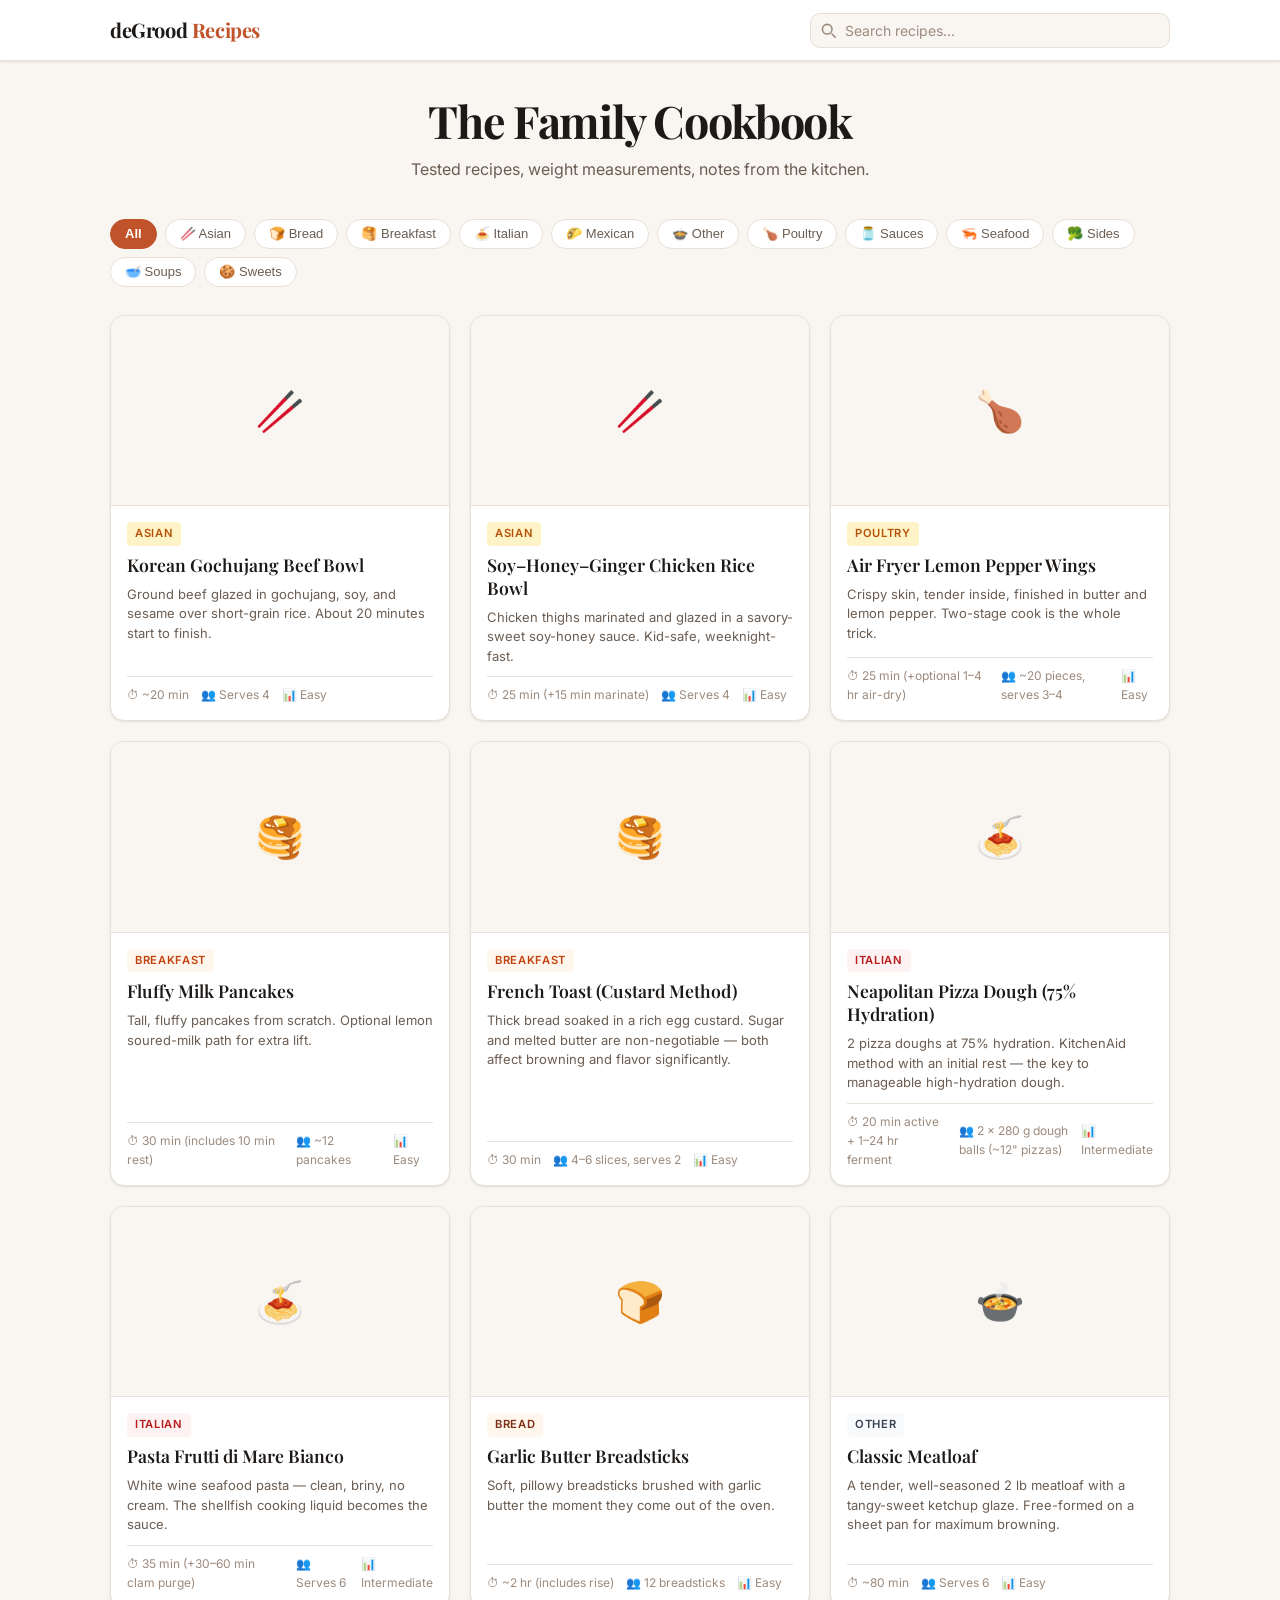
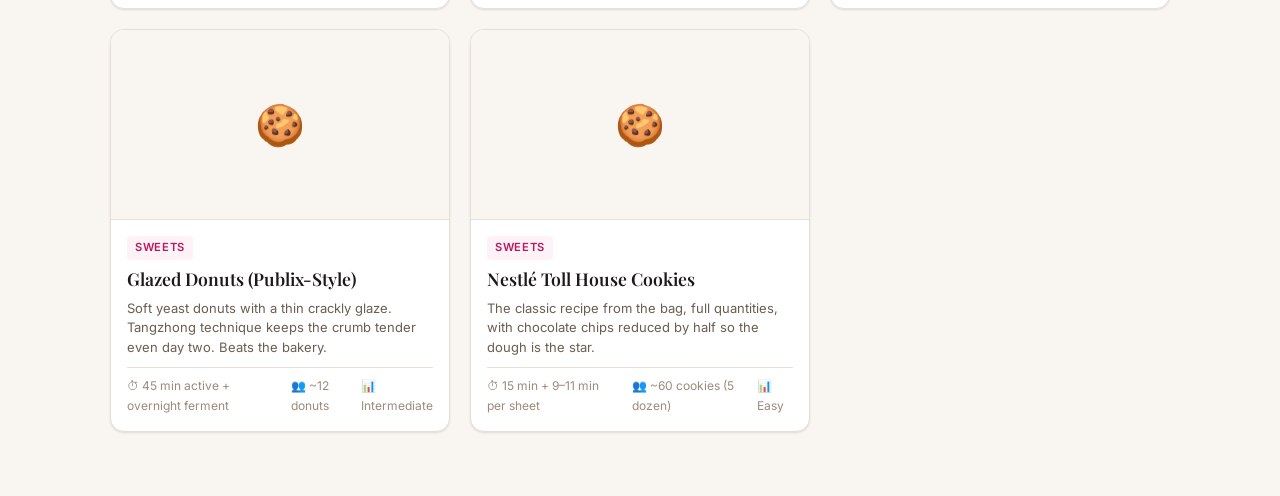
==== index.html @ 92d0e638 "Initial commit: deGrood Recipes site" ====
<!DOCTYPE html>
<html lang="en">
<head>
  <meta charset="UTF-8">
  <meta name="viewport" content="width=device-width, initial-scale=1.0">
  <title>deGrood Recipes</title>
  <link rel="preconnect" href="https://fonts.googleapis.com">
  <link href="https://fonts.googleapis.com/css2?family=Inter:wght@400;500;600;700&family=Playfair+Display:wght@600;700&display=swap" rel="stylesheet">
  <link rel="stylesheet" href="style.css">
</head>
<body>

<header class="site-header">
  <div class="header-inner">
    <a class="site-logo" href="index.html">deGrood <span>Recipes</span></a>
    <div class="search-wrap">
      <svg class="search-icon" viewBox="0 0 20 20" fill="none" stroke="currentColor" stroke-width="2" stroke-linecap="round" stroke-linejoin="round" aria-hidden="true">
        <circle cx="9" cy="9" r="6"/><line x1="15" y1="15" x2="19" y2="19"/>
      </svg>
      <input class="search-input" id="searchInput" type="search" placeholder="Search recipes…" autocomplete="off">
    </div>
  </div>
</header>

<div class="page-wrap">
  <div class="hero">
    <h1>The Family Cookbook</h1>
    <p>Tested recipes, weight measurements, notes from the kitchen.</p>
  </div>

  <div class="filter-row" id="filterRow"></div>
  <div class="recipe-grid" id="recipeGrid"></div>
</div>

<script src="data/recipes.js"></script>
<script>
const EMOJI_MAP = {
  Asian:     '🥢',
  Bread:     '🍞',
  Breakfast: '🥞',
  Italian:   '🍝',
  Mexican:   '🌮',
  Seafood:   '🦐',
  Sweets:    '🍪',
  Sides:     '🥦',
  Poultry:   '🍗',
  Soups:     '🥣',
  Sauces:    '🫙',
  Other:     '🍲',
};

let activeCategory = 'All';
let searchQuery = '';

/* ─── Filters ── */
function buildFilters() {
  const categories = ['All', ...Object.keys(CATEGORIES).sort()];
  const row = document.getElementById('filterRow');
  row.innerHTML = categories.map(cat => `
    <button class="pill ${cat === 'All' ? 'all-pill' : ''} ${cat === activeCategory ? 'active' : ''}" data-cat="${cat}">
      ${cat === 'All' ? 'All' : (EMOJI_MAP[cat] || '') + ' ' + cat}
    </button>
  `).join('');
  row.querySelectorAll('.pill').forEach(btn => {
    btn.addEventListener('click', () => {
      activeCategory = btn.dataset.cat;
      buildFilters();
      renderGrid();
    });
  });
}

/* ─── Grid ── */
function renderGrid() {
  const q = searchQuery.toLowerCase().trim();
  const grid = document.getElementById('recipeGrid');

  const filtered = RECIPES.filter(r => {
    const matchesCat = activeCategory === 'All' || r.category === activeCategory;
    const matchesSearch = !q
      || r.title.toLowerCase().includes(q)
      || r.description.toLowerCase().includes(q)
      || r.category.toLowerCase().includes(q);
    return matchesCat && matchesSearch;
  });

  if (!filtered.length) {
    grid.innerHTML = `
      <div class="no-results">
        <p>No recipes found</p>
        <small>Try a different search or category</small>
      </div>`;
    return;
  }

  grid.innerHTML = filtered.map(r => {
    const cat = CATEGORIES[r.category] || { color: '#374151', bg: '#f9fafb' };
    const emoji = EMOJI_MAP[r.category] || '🍽';
    return `
    <a class="recipe-card" href="recipe.html?slug=${encodeURIComponent(r.slug)}">
      <div class="card-thumb">${emoji}</div>
      <div class="card-body">
        <span class="card-cat" style="color:${cat.color};background:${cat.bg}">${r.category}</span>
        <div class="card-title">${r.title}</div>
        <div class="card-desc">${r.description}</div>
        <div class="card-meta">
          ${r.time ? `<span>⏱ ${r.time}</span>` : ''}
          ${r.yield ? `<span>👥 ${r.yield}</span>` : ''}
          ${r.skill ? `<span>📊 ${r.skill}</span>` : ''}
        </div>
      </div>
    </a>`;
  }).join('');
}

/* ─── Search ── */
document.getElementById('searchInput').addEventListener('input', e => {
  searchQuery = e.target.value;
  renderGrid();
});

/* Pre-fill search from URL param (?q=...) — used by recipe page's search redirect */
const urlQ = new URLSearchParams(window.location.search).get('q') || '';
if (urlQ) {
  searchQuery = urlQ;
  document.getElementById('searchInput').value = urlQ;
}

buildFilters();
renderGrid();
</script>
</body>
</html>
---- style.css ----
/* ─── degrood-recipes ────────────────────────────────────────────────────── */
/* Warm, clean, food-editorial light theme. Mobile-first. */

:root {
  --bg:          #f9f6f2;
  --surface:     #ffffff;
  --border:      #e8e0d6;
  --border-dark: #d4c8ba;
  --text:        #1c1917;
  --text-muted:  #6b5d52;
  --text-light:  #9c8a7d;
  --accent:      #c0532a;
  --accent-dark: #a3401e;
  --accent-bg:   #fdf2ee;
  --checkpoint:  #14532d;
  --checkpoint-bg: #f0fdf4;
  --why-bg:      #eff6ff;
  --why-color:   #1e3a5f;
  --note-bg:     #fef9f0;
  --note-border: #f0d9a0;

  --radius-sm:  6px;
  --radius:     10px;
  --radius-lg:  14px;
  --shadow-sm:  0 1px 3px rgba(0,0,0,.07), 0 1px 2px rgba(0,0,0,.04);
  --shadow:     0 4px 12px rgba(0,0,0,.08), 0 1px 3px rgba(0,0,0,.04);
  --shadow-lg:  0 8px 24px rgba(0,0,0,.1), 0 2px 6px rgba(0,0,0,.05);

  --font-serif: 'Playfair Display', Georgia, 'Times New Roman', serif;
  --font-sans:  'Inter', system-ui, -apple-system, BlinkMacSystemFont, sans-serif;
  --font-mono:  'JetBrains Mono', 'Courier New', monospace;
}

/* ─── Reset ──────────────────────────────────────────────────────────────── */
*, *::before, *::after { box-sizing: border-box; margin: 0; padding: 0; }
html { scroll-behavior: smooth; -webkit-text-size-adjust: 100%; }
body {
  font-family: var(--font-sans);
  background: var(--bg);
  color: var(--text);
  line-height: 1.6;
  min-height: 100vh;
}
img { max-width: 100%; display: block; }
a { color: var(--accent); text-decoration: none; }
a:hover { text-decoration: underline; }

/* ─── Typography ─────────────────────────────────────────────────────────── */
h1, h2, h3, h4 { font-family: var(--font-serif); line-height: 1.25; color: var(--text); }

/* ─── Header / Nav ───────────────────────────────────────────────────────── */
.site-header {
  background: var(--surface);
  border-bottom: 1px solid var(--border);
  position: sticky;
  top: 0;
  z-index: 100;
  box-shadow: var(--shadow-sm);
}
.header-inner {
  max-width: 1100px;
  margin: 0 auto;
  padding: 0 20px;
  height: 60px;
  display: flex;
  align-items: center;
  justify-content: space-between;
  gap: 16px;
}
.site-logo {
  font-family: var(--font-serif);
  font-size: 1.25rem;
  font-weight: 700;
  color: var(--text);
  letter-spacing: -0.02em;
  white-space: nowrap;
  text-decoration: none;
}
.site-logo:hover { text-decoration: none; }
.site-logo span { color: var(--accent); }

/* ─── Search ─────────────────────────────────────────────────────────────── */
.search-wrap {
  flex: 1;
  max-width: 360px;
  position: relative;
}
.search-icon {
  position: absolute;
  left: 10px;
  top: 50%;
  transform: translateY(-50%);
  width: 16px;
  height: 16px;
  color: var(--text-light);
  pointer-events: none;
}
.search-input {
  width: 100%;
  padding: 8px 12px 8px 34px;
  font-family: var(--font-sans);
  font-size: 0.875rem;
  background: var(--bg);
  border: 1px solid var(--border);
  border-radius: var(--radius);
  color: var(--text);
  outline: none;
  transition: border-color .15s, box-shadow .15s;
}
.search-input:focus {
  border-color: var(--accent);
  box-shadow: 0 0 0 3px rgba(192,83,42,.12);
}
.search-input::placeholder { color: var(--text-light); }

/* ─── Main container ─────────────────────────────────────────────────────── */
.page-wrap {
  max-width: 1100px;
  margin: 0 auto;
  padding: 32px 20px 64px;
}

/* ─── Hero ───────────────────────────────────────────────────────────────── */
.hero {
  text-align: center;
  margin-bottom: 36px;
}
.hero h1 {
  font-size: clamp(1.8rem, 5vw, 2.8rem);
  margin-bottom: 8px;
  letter-spacing: -0.03em;
}
.hero p {
  font-size: 1rem;
  color: var(--text-muted);
}

/* ─── Category pills ─────────────────────────────────────────────────────── */
.filter-row {
  display: flex;
  flex-wrap: wrap;
  gap: 8px;
  margin-bottom: 28px;
}
.pill {
  padding: 5px 14px;
  border-radius: 999px;
  font-size: 0.8125rem;
  font-weight: 500;
  border: 1.5px solid transparent;
  cursor: pointer;
  transition: all .15s;
  background: var(--surface);
  border-color: var(--border);
  color: var(--text-muted);
  line-height: 1.4;
}
.pill:hover {
  border-color: var(--accent);
  color: var(--accent);
}
.pill.active {
  background: var(--accent);
  border-color: var(--accent);
  color: #fff;
}
.pill.all-pill { font-weight: 600; }

/* ─── Recipe grid ────────────────────────────────────────────────────────── */
.recipe-grid {
  display: grid;
  grid-template-columns: repeat(auto-fill, minmax(260px, 1fr));
  gap: 20px;
}

.recipe-card {
  background: var(--surface);
  border-radius: var(--radius-lg);
  border: 1px solid var(--border);
  box-shadow: var(--shadow-sm);
  overflow: hidden;
  display: flex;
  flex-direction: column;
  cursor: pointer;
  text-decoration: none;
  color: inherit;
  transition: transform .15s, box-shadow .15s;
}
.recipe-card:hover {
  transform: translateY(-2px);
  box-shadow: var(--shadow);
  text-decoration: none;
}

.card-thumb {
  width: 100%;
  aspect-ratio: 16/9;
  background: var(--bg);
  display: flex;
  align-items: center;
  justify-content: center;
  font-size: 2.5rem;
  border-bottom: 1px solid var(--border);
}

.card-body {
  padding: 16px;
  display: flex;
  flex-direction: column;
  flex: 1;
  gap: 8px;
}
.card-cat {
  display: inline-flex;
  align-items: center;
  font-size: 0.7rem;
  font-weight: 600;
  letter-spacing: .06em;
  text-transform: uppercase;
  padding: 3px 8px;
  border-radius: 4px;
  width: fit-content;
}
.card-title {
  font-family: var(--font-serif);
  font-size: 1.1rem;
  font-weight: 600;
  line-height: 1.3;
  color: var(--text);
}
.card-desc {
  font-size: 0.8125rem;
  color: var(--text-muted);
  line-height: 1.5;
  flex: 1;
}
.card-meta {
  display: flex;
  gap: 12px;
  font-size: 0.75rem;
  color: var(--text-light);
  margin-top: 2px;
  border-top: 1px solid var(--border);
  padding-top: 8px;
}
.card-meta span {
  display: flex;
  align-items: center;
  gap: 4px;
}

/* ─── Empty / no-result state ────────────────────────────────────────────── */
.no-results {
  grid-column: 1/-1;
  text-align: center;
  padding: 60px 20px;
  color: var(--text-muted);
}
.no-results p { font-size: 1.125rem; margin-bottom: 8px; }
.no-results small { color: var(--text-light); }

/* ─── RECIPE PAGE ────────────────────────────────────────────────────────── */
.recipe-page { max-width: 900px; margin: 0 auto; padding: 32px 20px 80px; }

.back-link {
  display: inline-flex;
  align-items: center;
  gap: 6px;
  font-size: 0.875rem;
  color: var(--text-muted);
  margin-bottom: 28px;
  text-decoration: none;
  transition: color .15s;
}
.back-link:hover { color: var(--accent); text-decoration: none; }
.back-link svg { width: 16px; height: 16px; }

.recipe-header { margin-bottom: 28px; }
.recipe-header .cat-badge {
  display: inline-flex;
  align-items: center;
  font-size: 0.7rem;
  font-weight: 600;
  letter-spacing: .08em;
  text-transform: uppercase;
  padding: 4px 10px;
  border-radius: 4px;
  margin-bottom: 12px;
}
.recipe-header h1 {
  font-size: clamp(1.6rem, 4vw, 2.4rem);
  letter-spacing: -0.03em;
  margin-bottom: 12px;
}
.recipe-header .description {
  font-size: 1rem;
  color: var(--text-muted);
  line-height: 1.7;
  max-width: 660px;
}
.recipe-meta-bar {
  display: flex;
  flex-wrap: wrap;
  gap: 20px;
  margin-top: 18px;
  padding: 16px 0;
  border-top: 1px solid var(--border);
  border-bottom: 1px solid var(--border);
}
.meta-item { display: flex; flex-direction: column; gap: 2px; }
.meta-label { font-size: 0.65rem; font-weight: 700; letter-spacing: .1em; text-transform: uppercase; color: var(--text-light); }
.meta-value { font-size: 0.9rem; font-weight: 600; color: var(--text); }

/* ─── Two-column layout on desktop ──────────────────────────────────────── */
@media (min-width: 700px) {
  .recipe-body {
    display: grid;
    grid-template-columns: 280px 1fr;
    gap: 40px;
    align-items: start;
  }
  .ingredients-col { position: sticky; top: 80px; }
}

/* ─── Ingredients ────────────────────────────────────────────────────────── */
.section-label {
  font-size: 0.65rem;
  font-weight: 700;
  letter-spacing: .12em;
  text-transform: uppercase;
  color: var(--text-light);
  margin-bottom: 14px;
}
.ingredients-table {
  width: 100%;
  border-collapse: collapse;
  font-size: 0.875rem;
  margin-bottom: 16px;
}
.ingredients-table tr { border-bottom: 1px solid var(--border); }
.ingredients-table tr:last-child { border-bottom: none; }
.ingredients-table td { padding: 8px 0; vertical-align: top; }
.ingredients-table td:first-child { color: var(--text-muted); width: 30%; padding-right: 8px; white-space: nowrap; font-size: 0.8rem; }
.ingredients-table td:last-child { font-weight: 500; }
.ingredient-section {
  font-size: 0.7rem;
  font-weight: 700;
  letter-spacing: .08em;
  text-transform: uppercase;
  color: var(--text-muted);
  background: var(--bg);
  padding: 6px 0 4px;
}
.ingredient-section td { padding-top: 10px !important; padding-bottom: 4px !important; }
.ingredient-note {
  font-size: 0.78rem;
  color: var(--text-muted);
  line-height: 1.5;
  background: var(--note-bg);
  border-left: 2px solid var(--note-border);
  padding: 8px 10px;
  border-radius: 0 var(--radius-sm) var(--radius-sm) 0;
  margin-top: 8px;
}

/* ─── Steps ──────────────────────────────────────────────────────────────── */
.steps-col { padding-top: 0; }
.steps-list { list-style: none; display: flex; flex-direction: column; gap: 0; }

.step-item {
  display: grid;
  grid-template-columns: 40px 1fr;
  gap: 0 16px;
  padding: 0 0 24px;
  position: relative;
}
.step-item:not(:last-child)::before {
  content: '';
  position: absolute;
  left: 19px;
  top: 40px;
  bottom: 0;
  width: 2px;
  background: var(--border);
}

.step-num {
  width: 40px;
  height: 40px;
  border-radius: 50%;
  background: var(--accent);
  color: #fff;
  font-size: 0.875rem;
  font-weight: 700;
  display: flex;
  align-items: center;
  justify-content: center;
  flex-shrink: 0;
  position: relative;
  z-index: 1;
}
.step-content { padding-top: 8px; }
.step-title {
  font-weight: 700;
  font-size: 0.9375rem;
  margin-bottom: 6px;
  color: var(--text);
}
.step-body { font-size: 0.9rem; color: var(--text); line-height: 1.65; }

.checkpoint {
  display: flex;
  gap: 8px;
  background: var(--checkpoint-bg);
  border: 1px solid #bbf7d0;
  border-radius: var(--radius-sm);
  padding: 8px 10px;
  margin-top: 10px;
  font-size: 0.8125rem;
  color: var(--checkpoint);
  line-height: 1.5;
}
.checkpoint::before { content: '✓'; font-weight: 700; flex-shrink: 0; }

.why-box {
  display: flex;
  gap: 8px;
  background: var(--why-bg);
  border: 1px solid #bfdbfe;
  border-radius: var(--radius-sm);
  padding: 8px 10px;
  margin-top: 8px;
  font-size: 0.8125rem;
  color: var(--why-color);
  line-height: 1.5;
}
.why-box::before { content: '↳'; font-weight: 700; flex-shrink: 0; }

/* ─── Notes section ──────────────────────────────────────────────────────── */
.notes-section {
  margin-top: 36px;
  padding: 20px;
  background: var(--note-bg);
  border: 1px solid var(--note-border);
  border-radius: var(--radius);
}
.notes-section h2 {
  font-size: 1rem;
  margin-bottom: 12px;
  font-family: var(--font-sans);
  font-weight: 700;
  letter-spacing: .04em;
  text-transform: uppercase;
  font-size: 0.7rem;
  color: var(--text-muted);
}
.notes-list { list-style: none; display: flex; flex-direction: column; gap: 8px; }
.notes-list li {
  font-size: 0.875rem;
  color: var(--text-muted);
  padding-left: 20px;
  position: relative;
  line-height: 1.55;
}
.notes-list li::before {
  content: '—';
  position: absolute;
  left: 0;
  color: var(--accent);
  font-weight: 700;
}

/* ─── Copy link button ───────────────────────────────────────────────────── */
.copy-link-btn {
  display: inline-flex;
  align-items: center;
  gap: 6px;
  padding: 6px 12px;
  font-family: var(--font-sans);
  font-size: 0.8125rem;
  font-weight: 500;
  color: var(--text-muted);
  background: var(--surface);
  border: 1.5px solid var(--border);
  border-radius: var(--radius);
  cursor: pointer;
  transition: all .15s;
  margin-top: 14px;
}
.copy-link-btn:hover { border-color: var(--accent); color: var(--accent); }
.copy-link-btn.copied {
  border-color: var(--checkpoint);
  color: var(--checkpoint);
  background: var(--checkpoint-bg);
}
.copy-link-btn svg { width: 14px; height: 14px; flex-shrink: 0; }

/* ─── Print ──────────────────────────────────────────────────────────────── */
@media print {
  .site-header, .back-link, .notes-section { display: none; }
  @media (min-width: 700px) {
    .recipe-body { display: grid; }
    .ingredients-col { position: static; }
  }
  .step-num { background: #333 !important; }
}

/* ─── Responsive ─────────────────────────────────────────────────────────── */
@media (max-width: 480px) {
  .header-inner { gap: 12px; }
  .site-logo { font-size: 1.05rem; }
  .search-wrap { max-width: none; }
  .recipe-grid { grid-template-columns: 1fr; }
  .recipe-meta-bar { gap: 14px; }
  .step-item { grid-template-columns: 34px 1fr; gap: 0 12px; }
  .step-num { width: 34px; height: 34px; font-size: 0.8rem; }
  .step-item:not(:last-child)::before { left: 16px; top: 34px; }
}
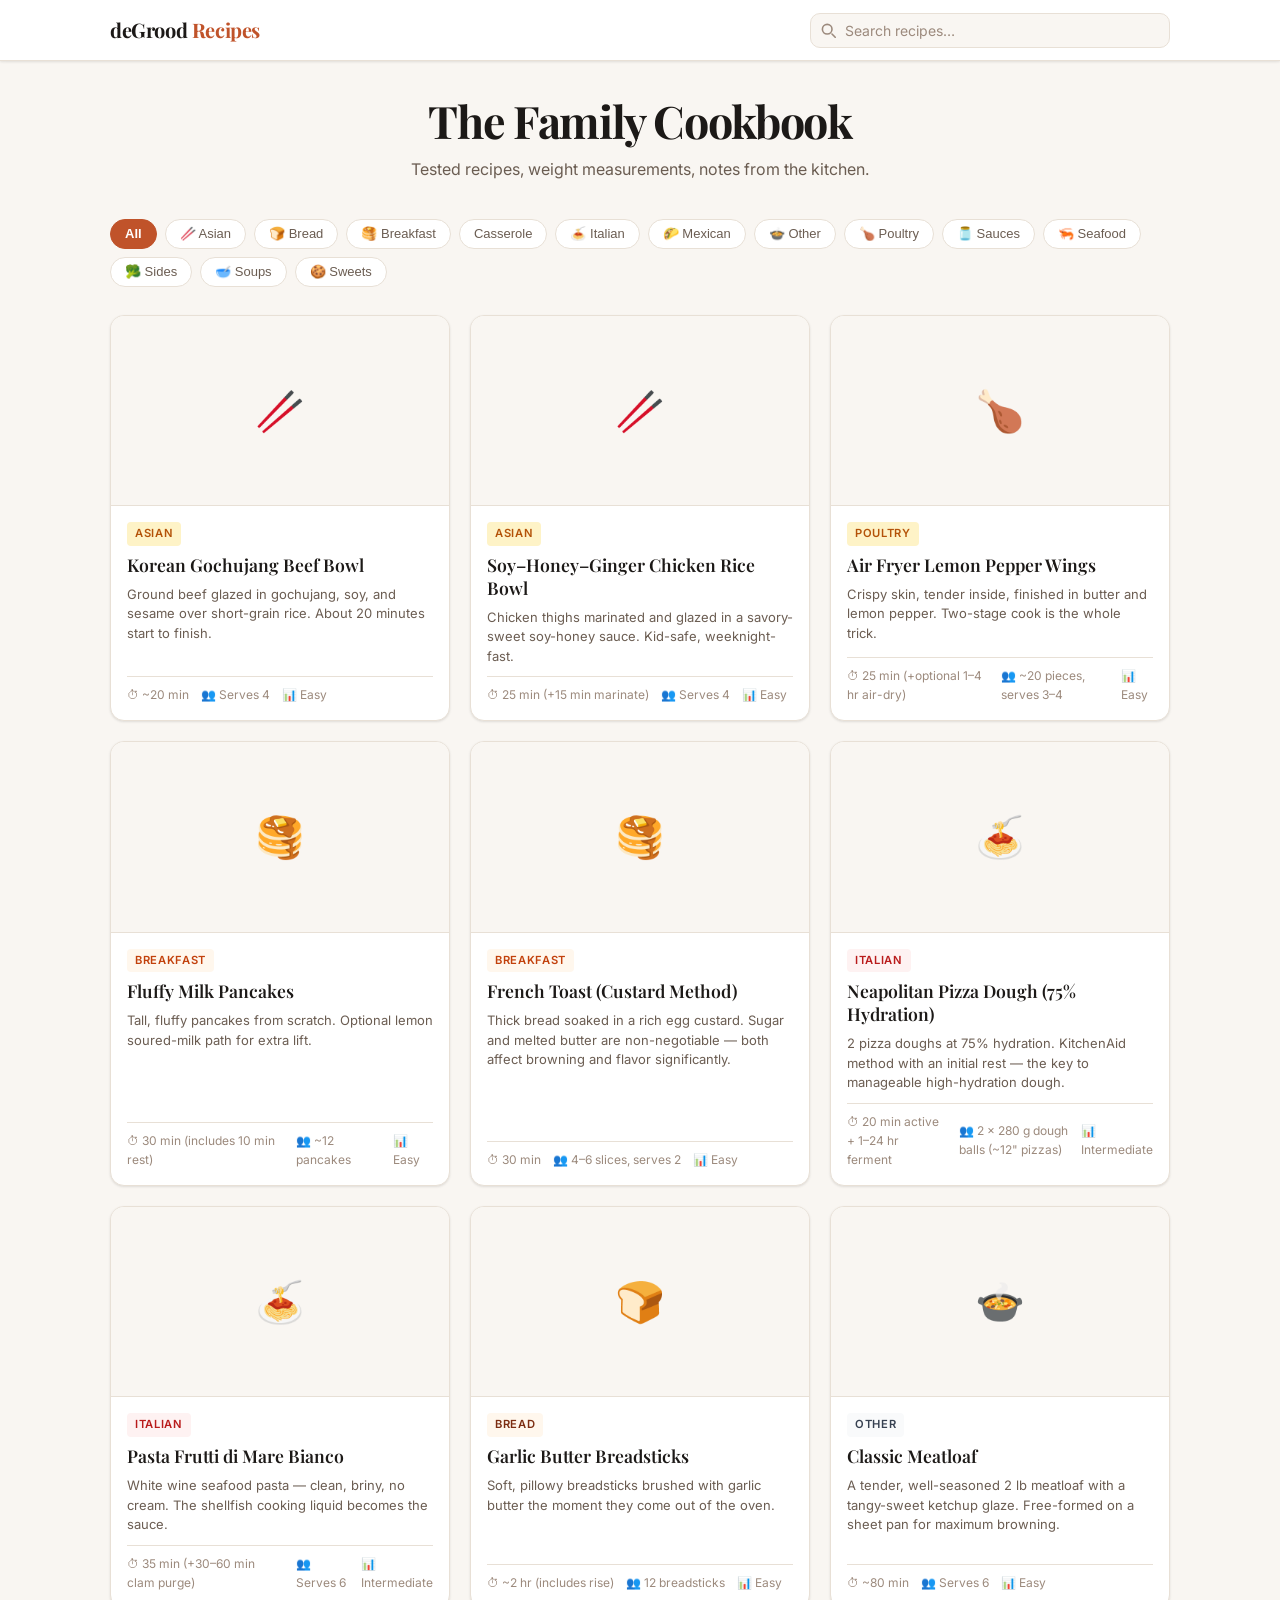
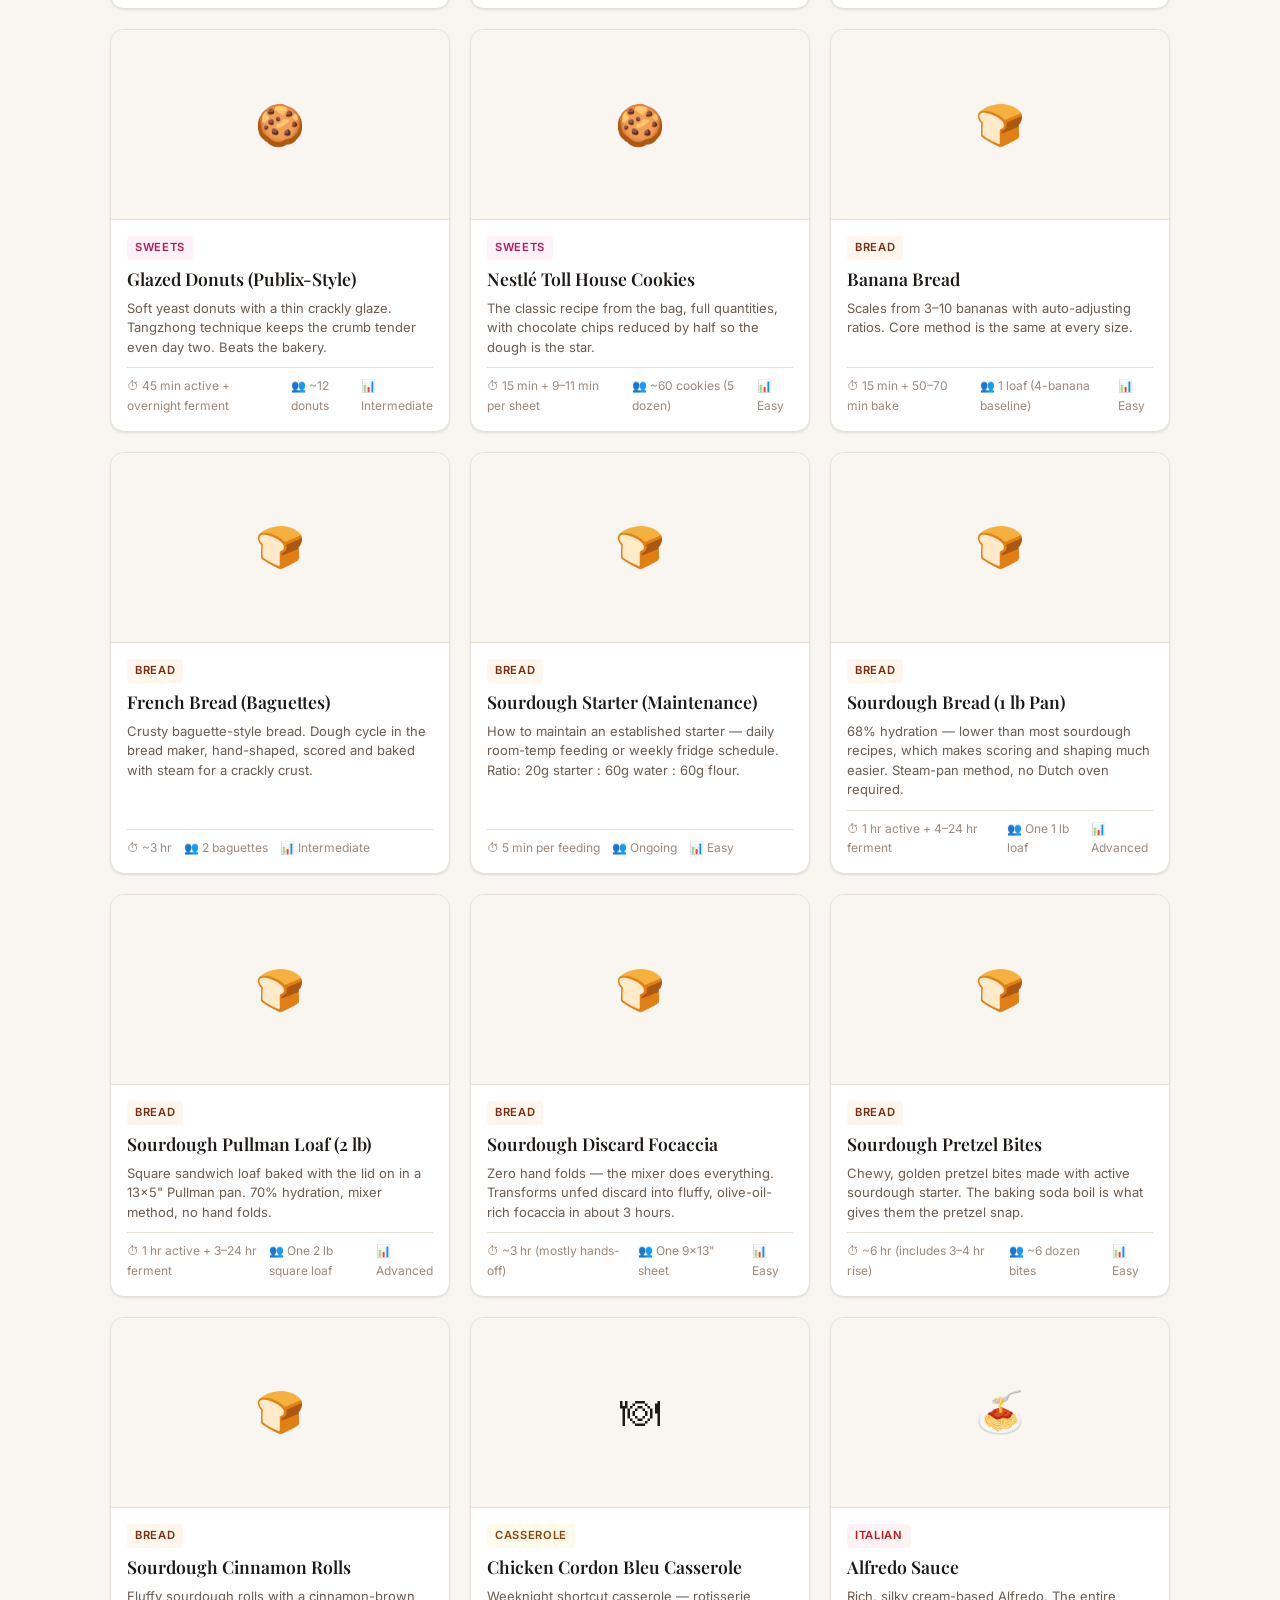
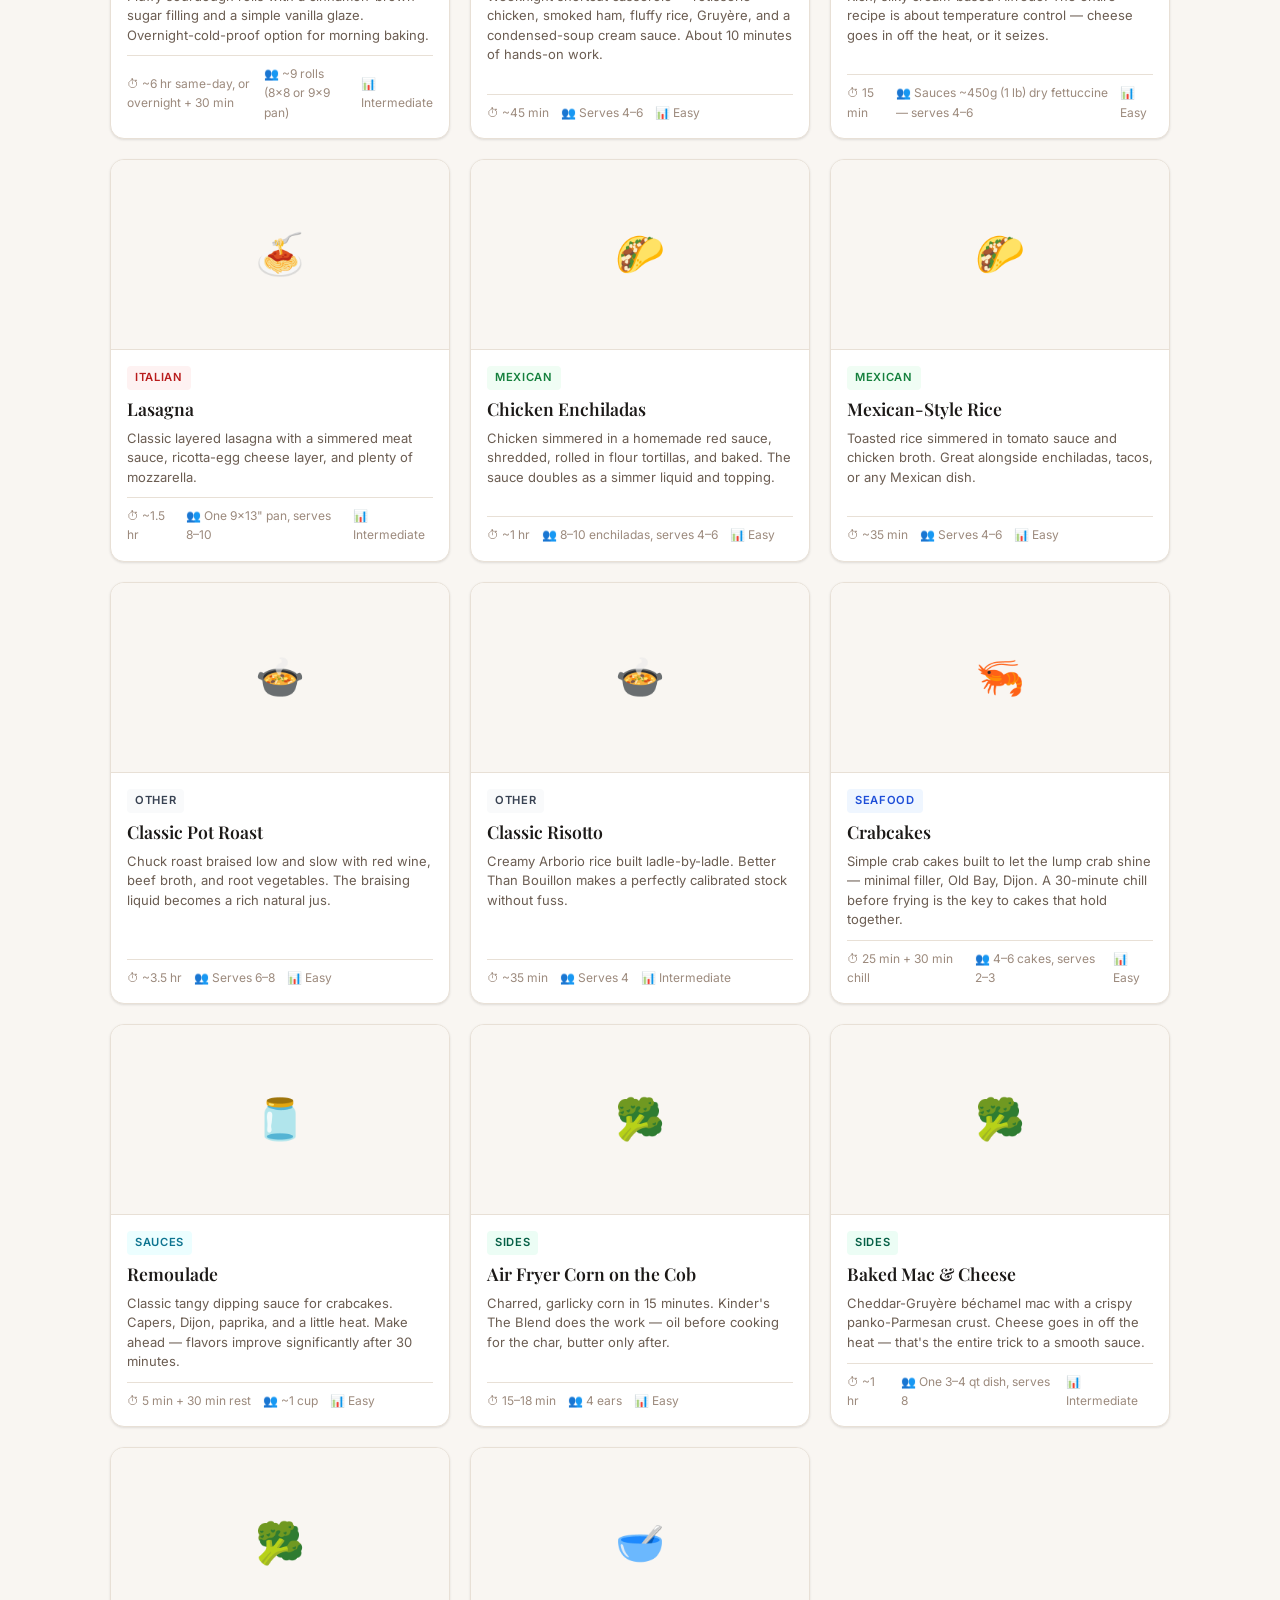
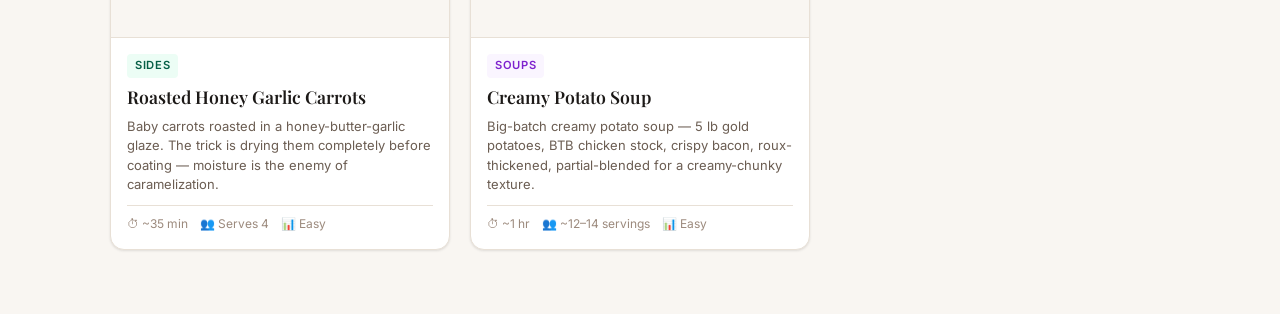
==== commit d4a76f9f: "Add all vault recipes; subcategory filtering for Bread and Italian" ====
--- a/index.html
+++ b/index.html
@@ -29,6 +29,7 @@
   </div>
 
   <div class="filter-row" id="filterRow"></div>
+  <div class="filter-row subcat-row" id="subcatRow" style="display:none;margin-top:-12px;padding-left:4px"></div>
   <div class="recipe-grid" id="recipeGrid"></div>
 </div>
 
@@ -50,6 +51,7 @@
 };
 
 let activeCategory = 'All';
+let activeSubcat   = 'All';
 let searchQuery = '';
 
 /* ─── Filters ── */
@@ -64,10 +66,34 @@
   row.querySelectorAll('.pill').forEach(btn => {
     btn.addEventListener('click', () => {
       activeCategory = btn.dataset.cat;
+      activeSubcat = 'All';
       buildFilters();
       renderGrid();
     });
   });
+
+  // Second-tier subcat row
+  const subcatRow = document.getElementById('subcatRow');
+  const catDef = CATEGORIES[activeCategory];
+  if (catDef && catDef.subcats && catDef.subcats.length) {
+    const subcats = ['All', ...catDef.subcats];
+    subcatRow.style.display = 'flex';
+    subcatRow.innerHTML = subcats.map(sc => `
+      <button class="pill subcat-pill ${sc === activeSubcat ? 'active' : ''}" data-subcat="${sc}" style="font-size:.75rem;padding:4px 11px">
+        ${sc === 'All' ? 'All ' + activeCategory : sc}
+      </button>
+    `).join('');
+    subcatRow.querySelectorAll('.pill').forEach(btn => {
+      btn.addEventListener('click', () => {
+        activeSubcat = btn.dataset.subcat;
+        buildFilters();
+        renderGrid();
+      });
+    });
+  } else {
+    subcatRow.style.display = 'none';
+    subcatRow.innerHTML = '';
+  }
 }
 
 /* ─── Grid ── */
@@ -76,12 +102,14 @@
   const grid = document.getElementById('recipeGrid');
 
   const filtered = RECIPES.filter(r => {
-    const matchesCat = activeCategory === 'All' || r.category === activeCategory;
+    const matchesCat    = activeCategory === 'All' || r.category === activeCategory;
+    const matchesSubcat = activeSubcat   === 'All' || r.subcat   === activeSubcat;
     const matchesSearch = !q
       || r.title.toLowerCase().includes(q)
       || r.description.toLowerCase().includes(q)
-      || r.category.toLowerCase().includes(q);
-    return matchesCat && matchesSearch;
+      || r.category.toLowerCase().includes(q)
+      || (r.subcat || '').toLowerCase().includes(q);
+    return matchesCat && matchesSubcat && matchesSearch;
   });
 
   if (!filtered.length) {
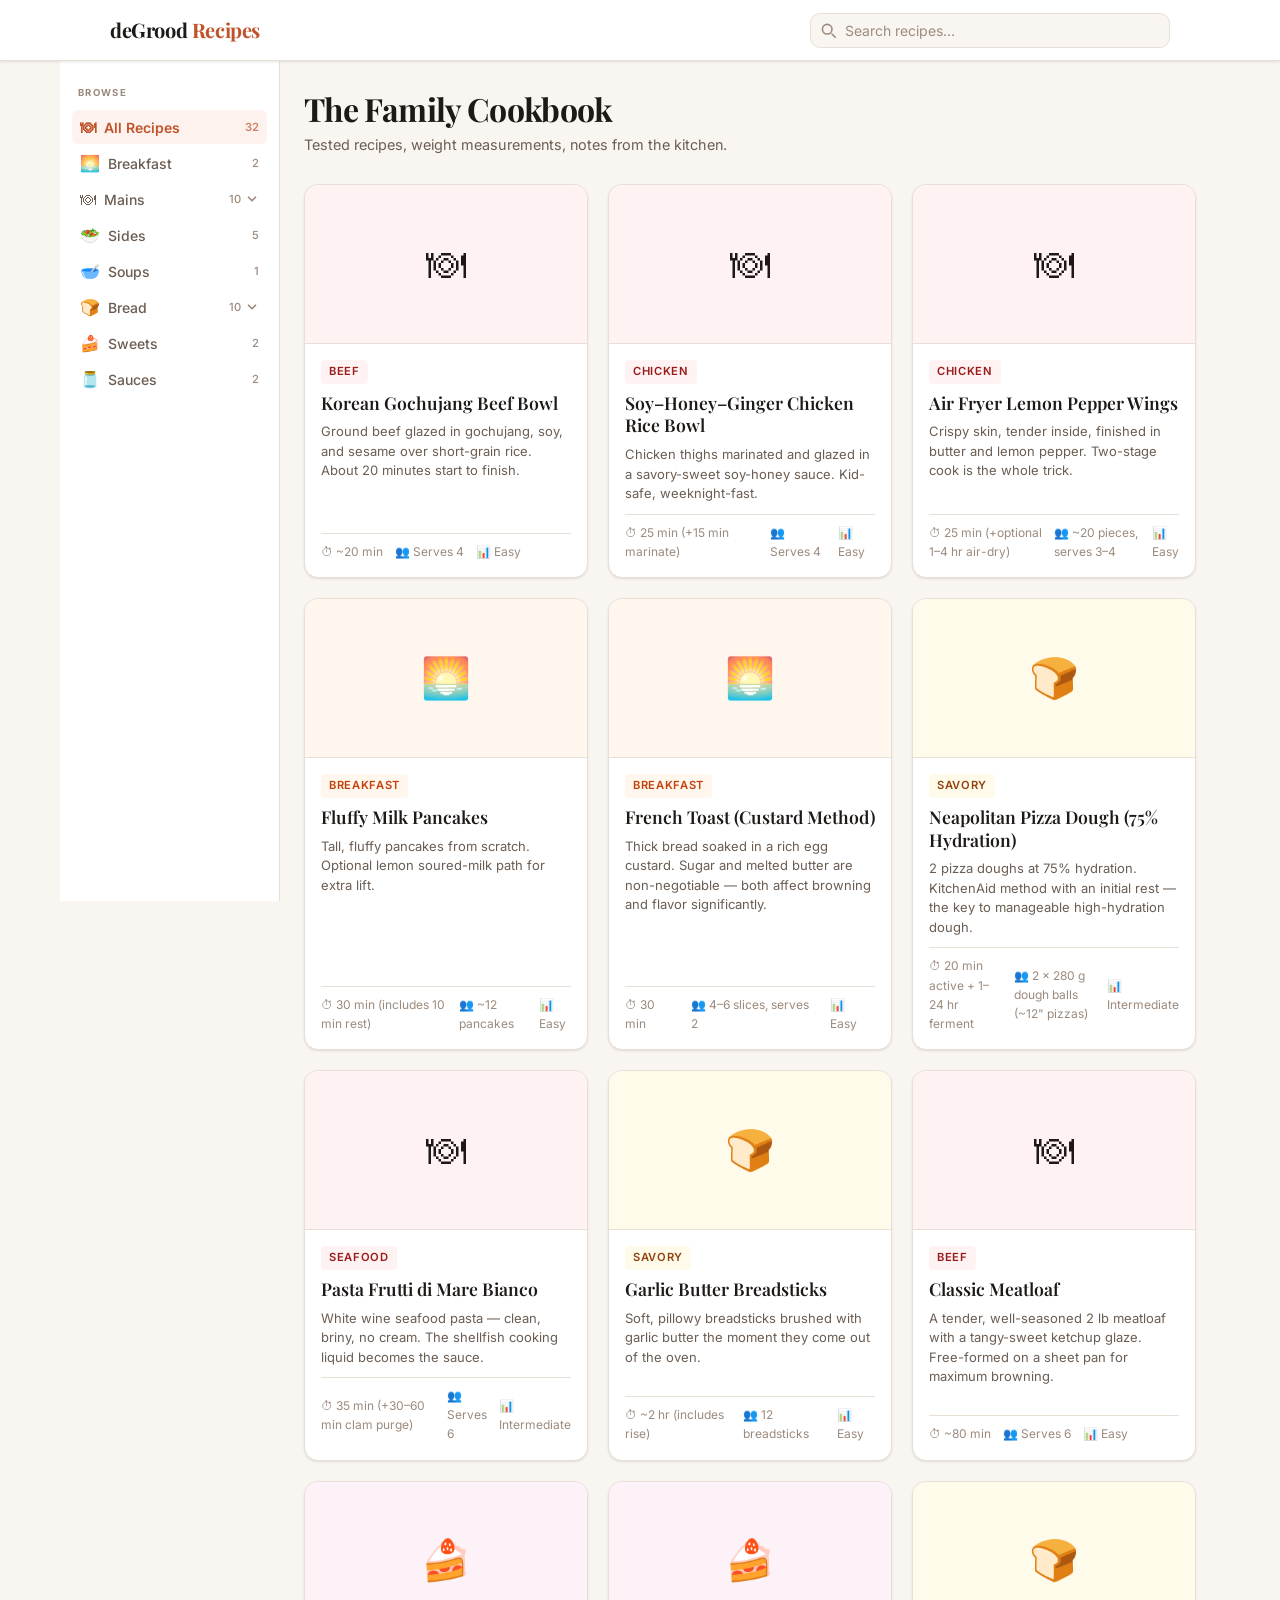
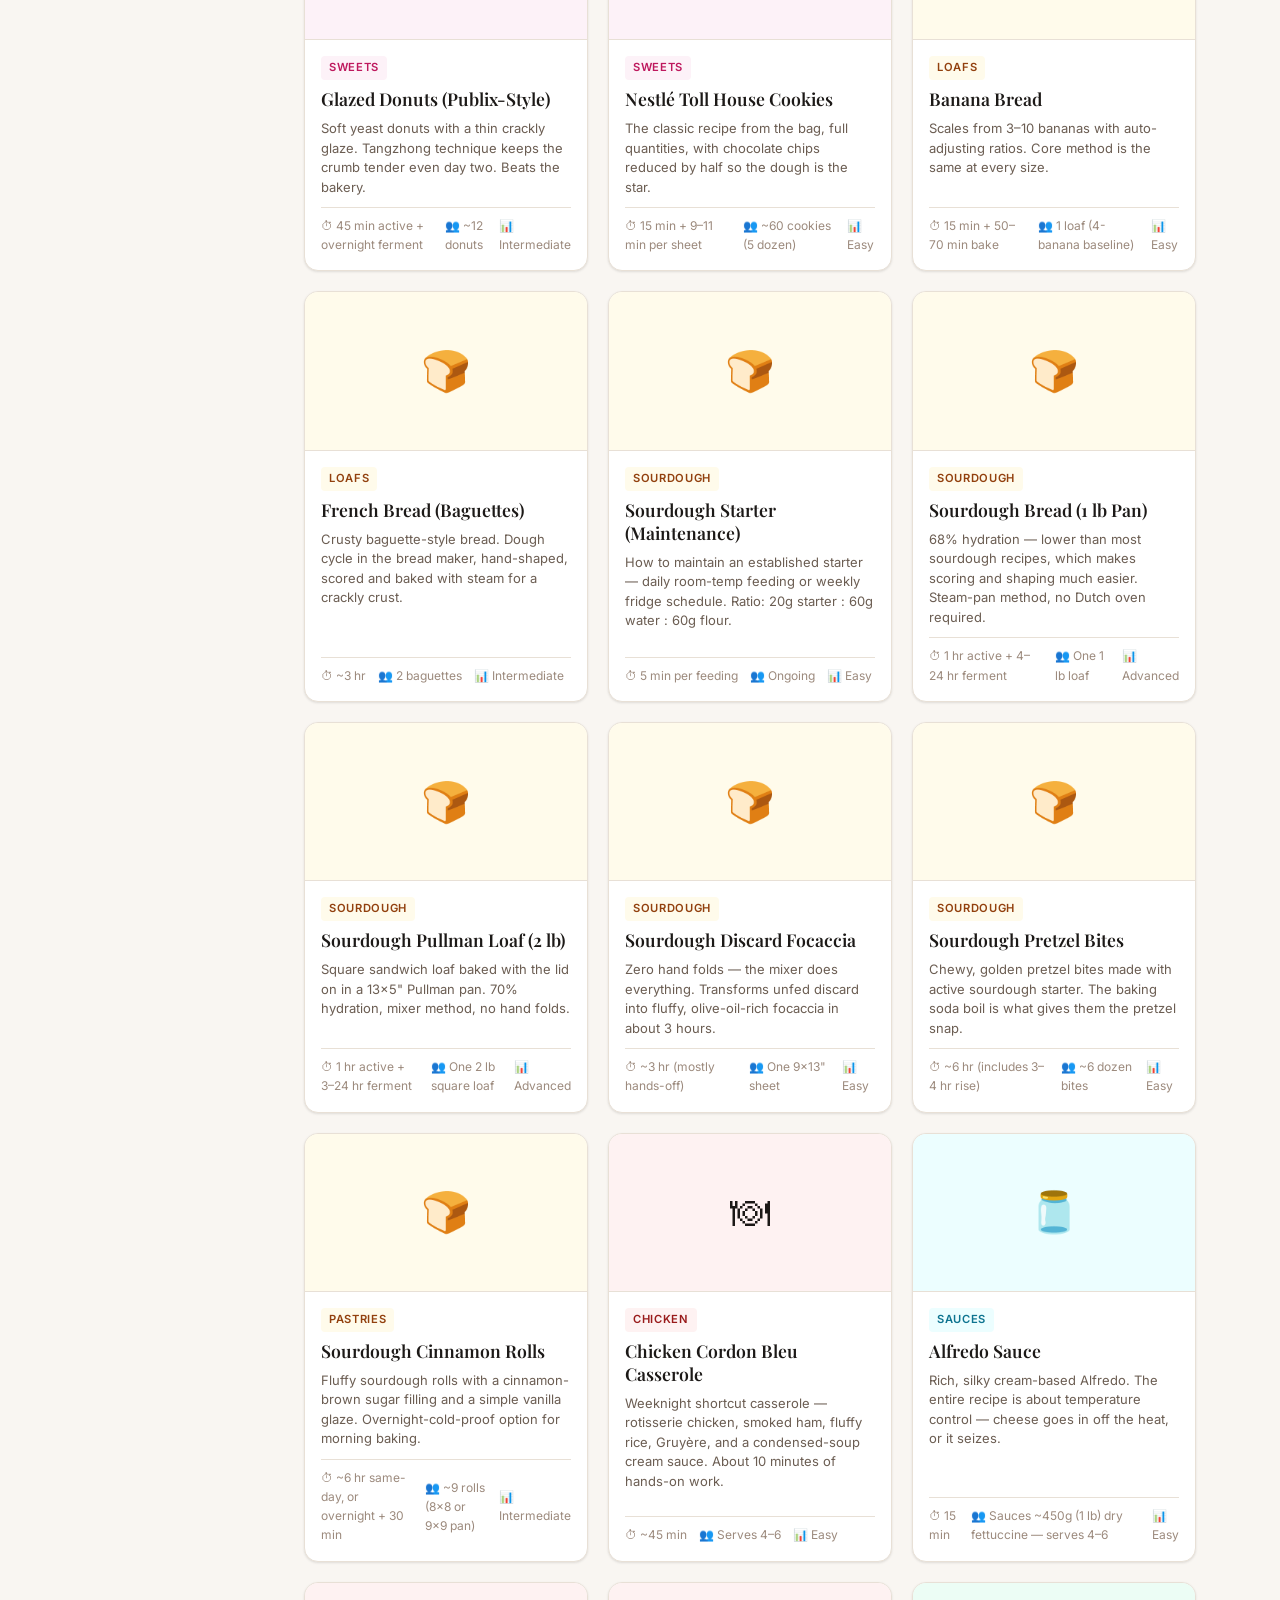
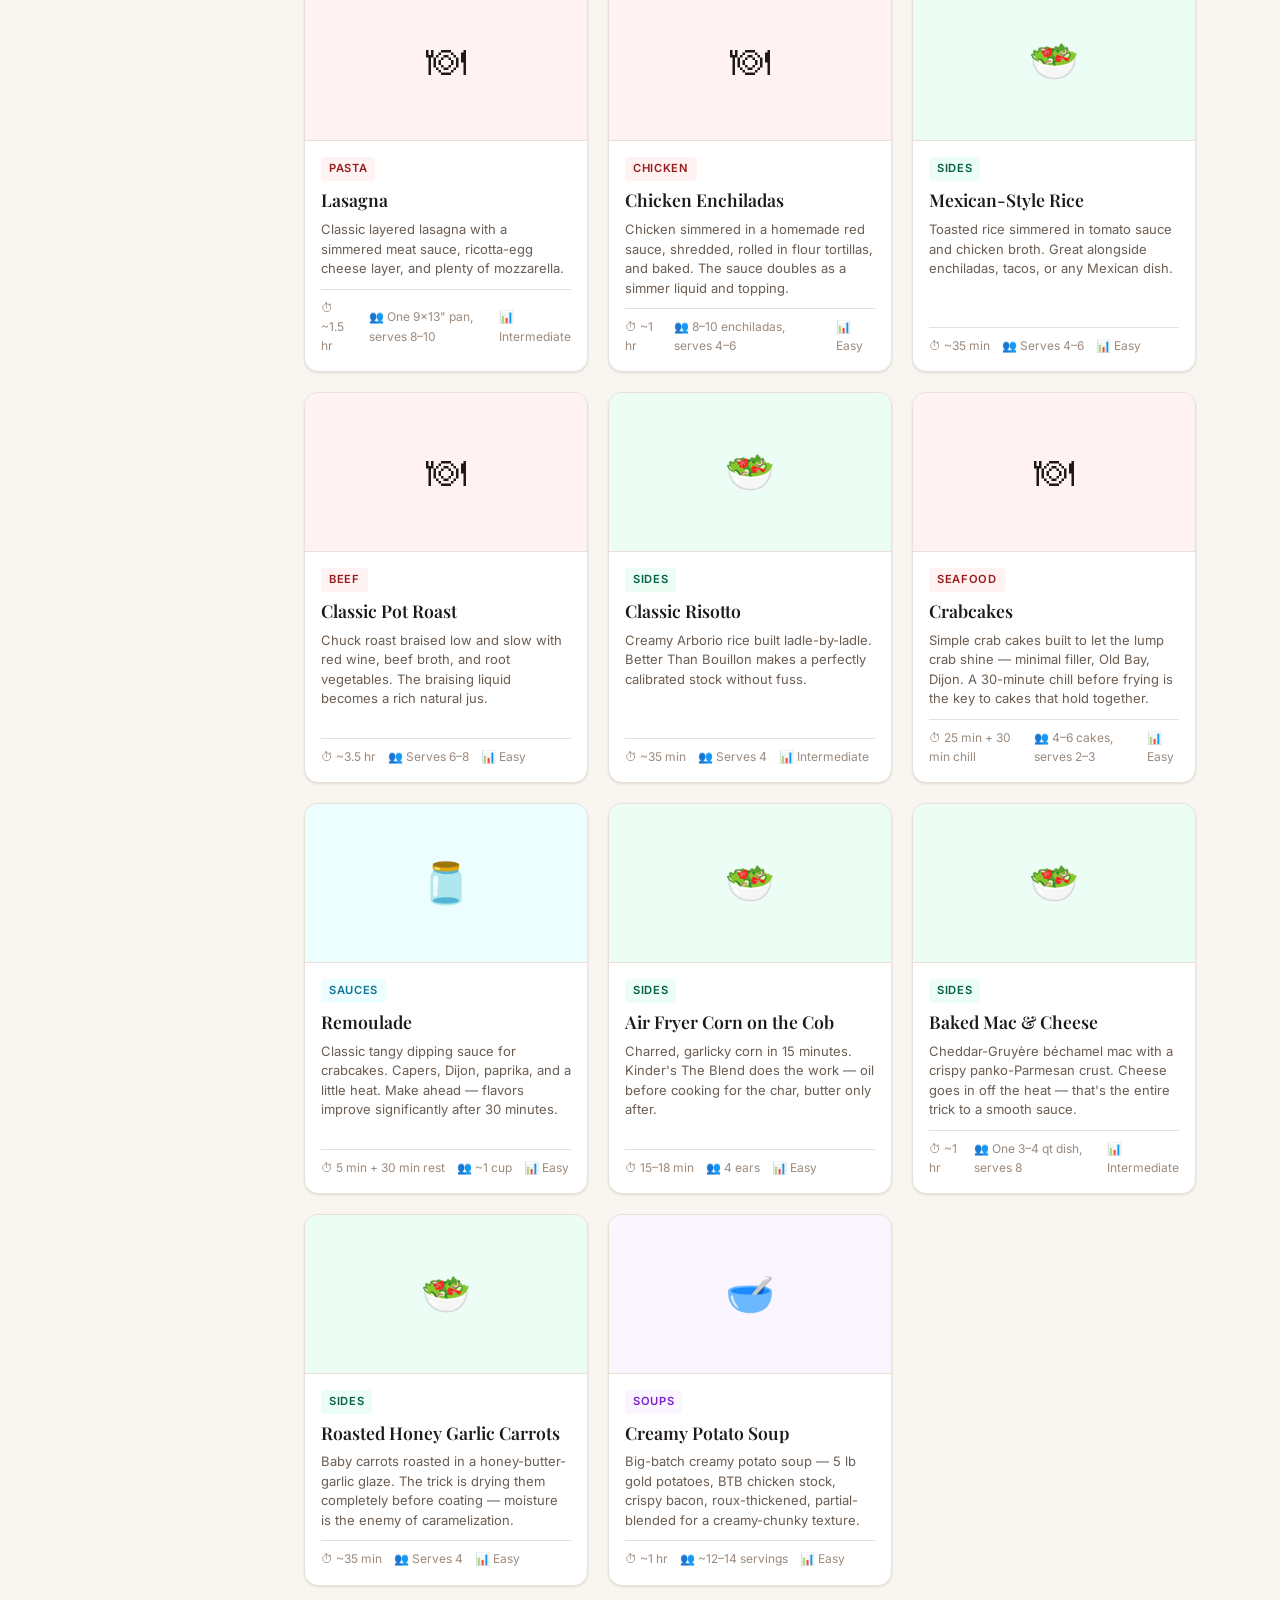
==== commit e0a769f4: "Restructure nav: sidebar tree + course-first taxonomy - Replace filter pills with sticky sidebar tre" ====
--- a/index.html
+++ b/index.html
@@ -13,6 +13,14 @@
 <header class="site-header">
   <div class="header-inner">
     <a class="site-logo" href="index.html">deGrood <span>Recipes</span></a>
+    <button class="filter-toggle" id="filterToggle" aria-label="Show filters">
+      <svg viewBox="0 0 20 20" fill="none" stroke="currentColor" stroke-width="2" stroke-linecap="round" stroke-linejoin="round">
+        <line x1="3" y1="6" x2="17" y2="6"/>
+        <line x1="6" y1="10" x2="14" y2="10"/>
+        <line x1="9" y1="14" x2="11" y2="14"/>
+      </svg>
+      Filters
+    </button>
     <div class="search-wrap">
       <svg class="search-icon" viewBox="0 0 20 20" fill="none" stroke="currentColor" stroke-width="2" stroke-linecap="round" stroke-linejoin="round" aria-hidden="true">
         <circle cx="9" cy="9" r="6"/><line x1="15" y1="15" x2="19" y2="19"/>
@@ -22,83 +30,121 @@
   </div>
 </header>
 
-<div class="page-wrap">
-  <div class="hero">
-    <h1>The Family Cookbook</h1>
-    <p>Tested recipes, weight measurements, notes from the kitchen.</p>
+<div class="sidebar-overlay" id="sidebarOverlay"></div>
+
+<div class="layout-wrap">
+
+  <!-- ─── Sidebar ───────────────────────────────────────────────── -->
+  <nav class="sidebar" id="sidebar" aria-label="Recipe categories">
+    <div class="nav-heading">Browse</div>
+    <ul class="nav-list" id="navList"></ul>
+  </nav>
+
+  <!-- ─── Content ──────────────────────────────────────────────── -->
+  <div class="content-area">
+    <div class="content-header">
+      <h1 class="content-title" id="contentTitle">The Family Cookbook</h1>
+      <p class="content-sub" id="contentSub">Tested recipes, weight measurements, notes from the kitchen.</p>
+    </div>
+    <div class="recipe-grid" id="recipeGrid"></div>
   </div>
 
-  <div class="filter-row" id="filterRow"></div>
-  <div class="filter-row subcat-row" id="subcatRow" style="display:none;margin-top:-12px;padding-left:4px"></div>
-  <div class="recipe-grid" id="recipeGrid"></div>
 </div>
 
 <script src="data/recipes.js"></script>
 <script>
-const EMOJI_MAP = {
-  Asian:     '🥢',
-  Bread:     '🍞',
-  Breakfast: '🥞',
-  Italian:   '🍝',
-  Mexican:   '🌮',
-  Seafood:   '🦐',
-  Sweets:    '🍪',
-  Sides:     '🥦',
-  Poultry:   '🍗',
-  Soups:     '🥣',
-  Sauces:    '🫙',
-  Other:     '🍲',
-};
-
+/* ─── State ── */
 let activeCategory = 'All';
 let activeSubcat   = 'All';
-let searchQuery = '';
-
-/* ─── Filters ── */
-function buildFilters() {
-  const categories = ['All', ...Object.keys(CATEGORIES).sort()];
-  const row = document.getElementById('filterRow');
-  row.innerHTML = categories.map(cat => `
-    <button class="pill ${cat === 'All' ? 'all-pill' : ''} ${cat === activeCategory ? 'active' : ''}" data-cat="${cat}">
-      ${cat === 'All' ? 'All' : (EMOJI_MAP[cat] || '') + ' ' + cat}
-    </button>
-  `).join('');
-  row.querySelectorAll('.pill').forEach(btn => {
+let searchQuery    = '';
+
+/* ─── Sidebar builder ── */
+function buildNav() {
+  const list = document.getElementById('navList');
+
+  const allActive = activeCategory === 'All';
+  let html = `
+    <li>
+      <button class="nav-item ${allActive ? 'active' : ''}" data-cat="All">
+        <span class="nav-item-inner">
+          <span class="nav-emoji">🍽</span>
+          <span class="nav-label">All Recipes</span>
+        </span>
+        <span class="nav-count">${RECIPES.length}</span>
+      </button>
+    </li>`;
+
+  Object.entries(CATEGORIES).forEach(([cat, def]) => {
+    const catRecipes = RECIPES.filter(r => r.category === cat);
+    const isActive   = activeCategory === cat;
+    const hasSubcats = def.subcats && def.subcats.length > 0;
+    const isOpen     = isActive && hasSubcats;
+
+    html += `
+      <li class="nav-group">
+        <button class="nav-item ${isActive && activeSubcat === 'All' ? 'active' : ''} ${isActive ? 'open' : ''}"
+                data-cat="${cat}">
+          <span class="nav-item-inner">
+            <span class="nav-emoji">${def.emoji}</span>
+            <span class="nav-label">${cat}</span>
+          </span>
+          <span class="nav-count">${catRecipes.length}</span>
+          ${hasSubcats ? `<svg class="nav-arrow ${isOpen ? 'expanded' : ''}" viewBox="0 0 16 16" fill="none" stroke="currentColor" stroke-width="2" stroke-linecap="round" stroke-linejoin="round"><polyline points="4 6 8 10 12 6"/></svg>` : ''}
+        </button>`;
+
+    if (hasSubcats && isActive) {
+      html += `<ul class="nav-sub-list">`;
+      def.subcats.forEach(sc => {
+        const scCount = RECIPES.filter(r => r.category === cat && r.subcat === sc).length;
+        if (scCount === 0) return;
+        const scActive = isActive && activeSubcat === sc;
+        html += `
+          <li>
+            <button class="nav-sub-item ${scActive ? 'active' : ''}" data-cat="${cat}" data-sub="${sc}">
+              <span class="nav-sub-label">${sc}</span>
+              <span class="nav-count">${scCount}</span>
+            </button>
+          </li>`;
+      });
+      html += `</ul>`;
+    }
+    html += `</li>`;
+  });
+
+  list.innerHTML = html;
+
+  /* wire up clicks */
+  list.querySelectorAll('.nav-item').forEach(btn => {
+    btn.addEventListener('click', () => {
+      const cat = btn.dataset.cat;
+      if (cat === activeCategory && activeCategory !== 'All') {
+        /* clicking same category toggles it closed / back to All */
+        activeCategory = 'All';
+        activeSubcat   = 'All';
+      } else {
+        activeCategory = cat;
+        activeSubcat   = 'All';
+      }
+      closeSidebar();
+      buildNav();
+      renderGrid();
+    });
+  });
+
+  list.querySelectorAll('.nav-sub-item').forEach(btn => {
     btn.addEventListener('click', () => {
       activeCategory = btn.dataset.cat;
-      activeSubcat = 'All';
-      buildFilters();
+      activeSubcat   = btn.dataset.sub;
+      closeSidebar();
+      buildNav();
       renderGrid();
     });
   });
-
-  // Second-tier subcat row
-  const subcatRow = document.getElementById('subcatRow');
-  const catDef = CATEGORIES[activeCategory];
-  if (catDef && catDef.subcats && catDef.subcats.length) {
-    const subcats = ['All', ...catDef.subcats];
-    subcatRow.style.display = 'flex';
-    subcatRow.innerHTML = subcats.map(sc => `
-      <button class="pill subcat-pill ${sc === activeSubcat ? 'active' : ''}" data-subcat="${sc}" style="font-size:.75rem;padding:4px 11px">
-        ${sc === 'All' ? 'All ' + activeCategory : sc}
-      </button>
-    `).join('');
-    subcatRow.querySelectorAll('.pill').forEach(btn => {
-      btn.addEventListener('click', () => {
-        activeSubcat = btn.dataset.subcat;
-        buildFilters();
-        renderGrid();
-      });
-    });
-  } else {
-    subcatRow.style.display = 'none';
-    subcatRow.innerHTML = '';
-  }
 }
 
 /* ─── Grid ── */
 function renderGrid() {
-  const q = searchQuery.toLowerCase().trim();
+  const q    = searchQuery.toLowerCase().trim();
   const grid = document.getElementById('recipeGrid');
 
   const filtered = RECIPES.filter(r => {
@@ -106,11 +152,25 @@
     const matchesSubcat = activeSubcat   === 'All' || r.subcat   === activeSubcat;
     const matchesSearch = !q
       || r.title.toLowerCase().includes(q)
-      || r.description.toLowerCase().includes(q)
+      || (r.description || '').toLowerCase().includes(q)
       || r.category.toLowerCase().includes(q)
       || (r.subcat || '').toLowerCase().includes(q);
     return matchesCat && matchesSubcat && matchesSearch;
   });
+
+  /* update header label */
+  const titleEl = document.getElementById('contentTitle');
+  const subEl   = document.getElementById('contentSub');
+  if (activeCategory === 'All') {
+    titleEl.textContent = 'The Family Cookbook';
+    subEl.textContent   = 'Tested recipes, weight measurements, notes from the kitchen.';
+  } else {
+    const def = CATEGORIES[activeCategory];
+    titleEl.textContent = activeSubcat !== 'All'
+      ? `${def.emoji} ${activeCategory} › ${activeSubcat}`
+      : `${def.emoji} ${activeCategory}`;
+    subEl.textContent = `${filtered.length} recipe${filtered.length !== 1 ? 's' : ''}`;
+  }
 
   if (!filtered.length) {
     grid.innerHTML = `
@@ -122,17 +182,17 @@
   }
 
   grid.innerHTML = filtered.map(r => {
-    const cat = CATEGORIES[r.category] || { color: '#374151', bg: '#f9fafb' };
-    const emoji = EMOJI_MAP[r.category] || '🍽';
+    const cat   = CATEGORIES[r.category] || { color: '#374151', bg: '#f9fafb', emoji: '🍽' };
+    const label = r.subcat ? `${r.subcat}` : r.category;
     return `
     <a class="recipe-card" href="recipe.html?slug=${encodeURIComponent(r.slug)}">
-      <div class="card-thumb">${emoji}</div>
+      <div class="card-thumb" style="background:${cat.bg}">${cat.emoji}</div>
       <div class="card-body">
-        <span class="card-cat" style="color:${cat.color};background:${cat.bg}">${r.category}</span>
+        <span class="card-cat" style="color:${cat.color};background:${cat.bg}">${label}</span>
         <div class="card-title">${r.title}</div>
-        <div class="card-desc">${r.description}</div>
+        <div class="card-desc">${r.description || ''}</div>
         <div class="card-meta">
-          ${r.time ? `<span>⏱ ${r.time}</span>` : ''}
+          ${r.time  ? `<span>⏱ ${r.time}</span>`  : ''}
           ${r.yield ? `<span>👥 ${r.yield}</span>` : ''}
           ${r.skill ? `<span>📊 ${r.skill}</span>` : ''}
         </div>
@@ -141,20 +201,35 @@
   }).join('');
 }
 
+/* ─── Mobile sidebar toggle ── */
+function openSidebar() {
+  document.getElementById('sidebar').classList.add('open');
+  document.getElementById('sidebarOverlay').classList.add('visible');
+  document.body.style.overflow = 'hidden';
+}
+function closeSidebar() {
+  document.getElementById('sidebar').classList.remove('open');
+  document.getElementById('sidebarOverlay').classList.remove('visible');
+  document.body.style.overflow = '';
+}
+
+document.getElementById('filterToggle').addEventListener('click', openSidebar);
+document.getElementById('sidebarOverlay').addEventListener('click', closeSidebar);
+
 /* ─── Search ── */
 document.getElementById('searchInput').addEventListener('input', e => {
   searchQuery = e.target.value;
   renderGrid();
 });
 
-/* Pre-fill search from URL param (?q=...) — used by recipe page's search redirect */
+/* Pre-fill from ?q= URL param */
 const urlQ = new URLSearchParams(window.location.search).get('q') || '';
 if (urlQ) {
   searchQuery = urlQ;
   document.getElementById('searchInput').value = urlQ;
 }
 
-buildFilters();
+buildNav();
 renderGrid();
 </script>
 </body>
--- a/style.css
+++ b/style.css
@@ -113,58 +113,174 @@
 }
 .search-input::placeholder { color: var(--text-light); }
 
-/* ─── Main container ─────────────────────────────────────────────────────── */
-.page-wrap {
-  max-width: 1100px;
+/* ─── Layout shell ───────────────────────────────────────────────────────── */
+.layout-wrap {
+  display: flex;
+  align-items: flex-start;
+  max-width: 1160px;
   margin: 0 auto;
-  padding: 32px 20px 64px;
-}
-
-/* ─── Hero ───────────────────────────────────────────────────────────────── */
-.hero {
-  text-align: center;
-  margin-bottom: 36px;
-}
-.hero h1 {
-  font-size: clamp(1.8rem, 5vw, 2.8rem);
-  margin-bottom: 8px;
-  letter-spacing: -0.03em;
-}
-.hero p {
-  font-size: 1rem;
-  color: var(--text-muted);
-}
-
-/* ─── Category pills ─────────────────────────────────────────────────────── */
-.filter-row {
-  display: flex;
-  flex-wrap: wrap;
+  padding: 0 0 80px;
+}
+
+/* ─── Sidebar ────────────────────────────────────────────────────────────── */
+.sidebar {
+  width: 220px;
+  flex-shrink: 0;
+  padding: 24px 12px 40px;
+  position: sticky;
+  top: 60px;
+  height: calc(100vh - 60px);
+  overflow-y: auto;
+  border-right: 1px solid var(--border);
+  background: var(--surface);
+}
+.nav-heading {
+  font-size: 0.6rem;
+  font-weight: 700;
+  letter-spacing: .14em;
+  text-transform: uppercase;
+  color: var(--text-light);
+  padding: 0 6px 10px;
+}
+.nav-list {
+  list-style: none;
+  display: flex;
+  flex-direction: column;
+  gap: 2px;
+}
+.nav-group { display: flex; flex-direction: column; }
+
+.nav-item {
+  width: 100%;
+  display: flex;
+  align-items: center;
+  gap: 4px;
+  padding: 7px 8px;
+  border-radius: var(--radius-sm);
+  background: none;
+  border: none;
+  cursor: pointer;
+  font-family: var(--font-sans);
+  font-size: 0.875rem;
+  font-weight: 500;
+  color: var(--text-muted);
+  text-align: left;
+  transition: background .12s, color .12s;
+}
+.nav-item:hover { background: var(--bg); color: var(--text); }
+.nav-item.active {
+  background: var(--accent-bg);
+  color: var(--accent);
+  font-weight: 600;
+}
+.nav-item-inner {
+  flex: 1;
+  display: flex;
+  align-items: center;
   gap: 8px;
+  min-width: 0;
+}
+.nav-emoji { font-size: 1rem; flex-shrink: 0; }
+.nav-label { white-space: nowrap; overflow: hidden; text-overflow: ellipsis; }
+.nav-count {
+  font-size: 0.7rem;
+  color: var(--text-light);
+  flex-shrink: 0;
+  min-width: 18px;
+  text-align: right;
+}
+.nav-item.active .nav-count { color: var(--accent); opacity: .7; }
+
+.nav-arrow {
+  width: 14px;
+  height: 14px;
+  flex-shrink: 0;
+  color: var(--text-light);
+  transition: transform .2s;
+}
+.nav-arrow.expanded { transform: rotate(180deg); }
+
+.nav-sub-list {
+  list-style: none;
+  padding: 2px 0 4px 34px;
+  display: flex;
+  flex-direction: column;
+  gap: 1px;
+}
+.nav-sub-item {
+  width: 100%;
+  display: flex;
+  align-items: center;
+  gap: 4px;
+  padding: 5px 8px;
+  border-radius: var(--radius-sm);
+  background: none;
+  border: none;
+  cursor: pointer;
+  font-family: var(--font-sans);
+  font-size: 0.8125rem;
+  font-weight: 400;
+  color: var(--text-muted);
+  text-align: left;
+  transition: background .12s, color .12s;
+}
+.nav-sub-item:hover { background: var(--bg); color: var(--text); }
+.nav-sub-item.active {
+  background: var(--accent-bg);
+  color: var(--accent);
+  font-weight: 600;
+}
+.nav-sub-label { flex: 1; }
+.nav-sub-item.active .nav-count { color: var(--accent); opacity: .7; }
+
+/* ─── Sidebar overlay (mobile) ───────────────────────────────────────────── */
+.sidebar-overlay {
+  display: none;
+  position: fixed;
+  inset: 0;
+  background: rgba(0,0,0,.4);
+  z-index: 149;
+}
+.sidebar-overlay.visible { display: block; }
+
+/* ─── Content area ───────────────────────────────────────────────────────── */
+.content-area {
+  flex: 1;
+  min-width: 0;
+  padding: 28px 24px 40px;
+}
+.content-header {
   margin-bottom: 28px;
 }
-.pill {
-  padding: 5px 14px;
-  border-radius: 999px;
+.content-title {
+  font-size: clamp(1.4rem, 3vw, 2rem);
+  letter-spacing: -0.02em;
+  margin-bottom: 4px;
+}
+.content-sub {
+  font-size: 0.9rem;
+  color: var(--text-muted);
+}
+
+/* ─── Filter toggle (mobile only) ───────────────────────────────────────── */
+.filter-toggle {
+  display: none;
+  align-items: center;
+  gap: 6px;
+  padding: 6px 12px;
+  font-family: var(--font-sans);
   font-size: 0.8125rem;
   font-weight: 500;
-  border: 1.5px solid transparent;
+  color: var(--text-muted);
+  background: var(--surface);
+  border: 1.5px solid var(--border);
+  border-radius: var(--radius);
   cursor: pointer;
-  transition: all .15s;
-  background: var(--surface);
-  border-color: var(--border);
-  color: var(--text-muted);
-  line-height: 1.4;
-}
-.pill:hover {
-  border-color: var(--accent);
-  color: var(--accent);
-}
-.pill.active {
-  background: var(--accent);
-  border-color: var(--accent);
-  color: #fff;
-}
-.pill.all-pill { font-weight: 600; }
+  white-space: nowrap;
+  transition: border-color .15s, color .15s;
+}
+.filter-toggle svg { width: 16px; height: 16px; }
+.filter-toggle:hover { border-color: var(--accent); color: var(--accent); }
 
 /* ─── Recipe grid ────────────────────────────────────────────────────────── */
 .recipe-grid {
@@ -506,8 +622,31 @@
 }
 
 /* ─── Responsive ─────────────────────────────────────────────────────────── */
+
+/* Tablet and below: sidebar becomes a drawer */
+@media (max-width: 768px) {
+  .filter-toggle { display: inline-flex; }
+
+  .sidebar {
+    position: fixed;
+    left: -240px;
+    top: 0;
+    height: 100vh;
+    width: 240px;
+    z-index: 150;
+    transition: left .25s ease;
+    box-shadow: var(--shadow-lg);
+    border-right: 1px solid var(--border);
+    padding-top: 16px;
+  }
+  .sidebar.open { left: 0; }
+
+  .layout-wrap { padding-bottom: 60px; }
+  .content-area { padding: 20px 16px 40px; }
+}
+
 @media (max-width: 480px) {
-  .header-inner { gap: 12px; }
+  .header-inner { gap: 8px; }
   .site-logo { font-size: 1.05rem; }
   .search-wrap { max-width: none; }
   .recipe-grid { grid-template-columns: 1fr; }
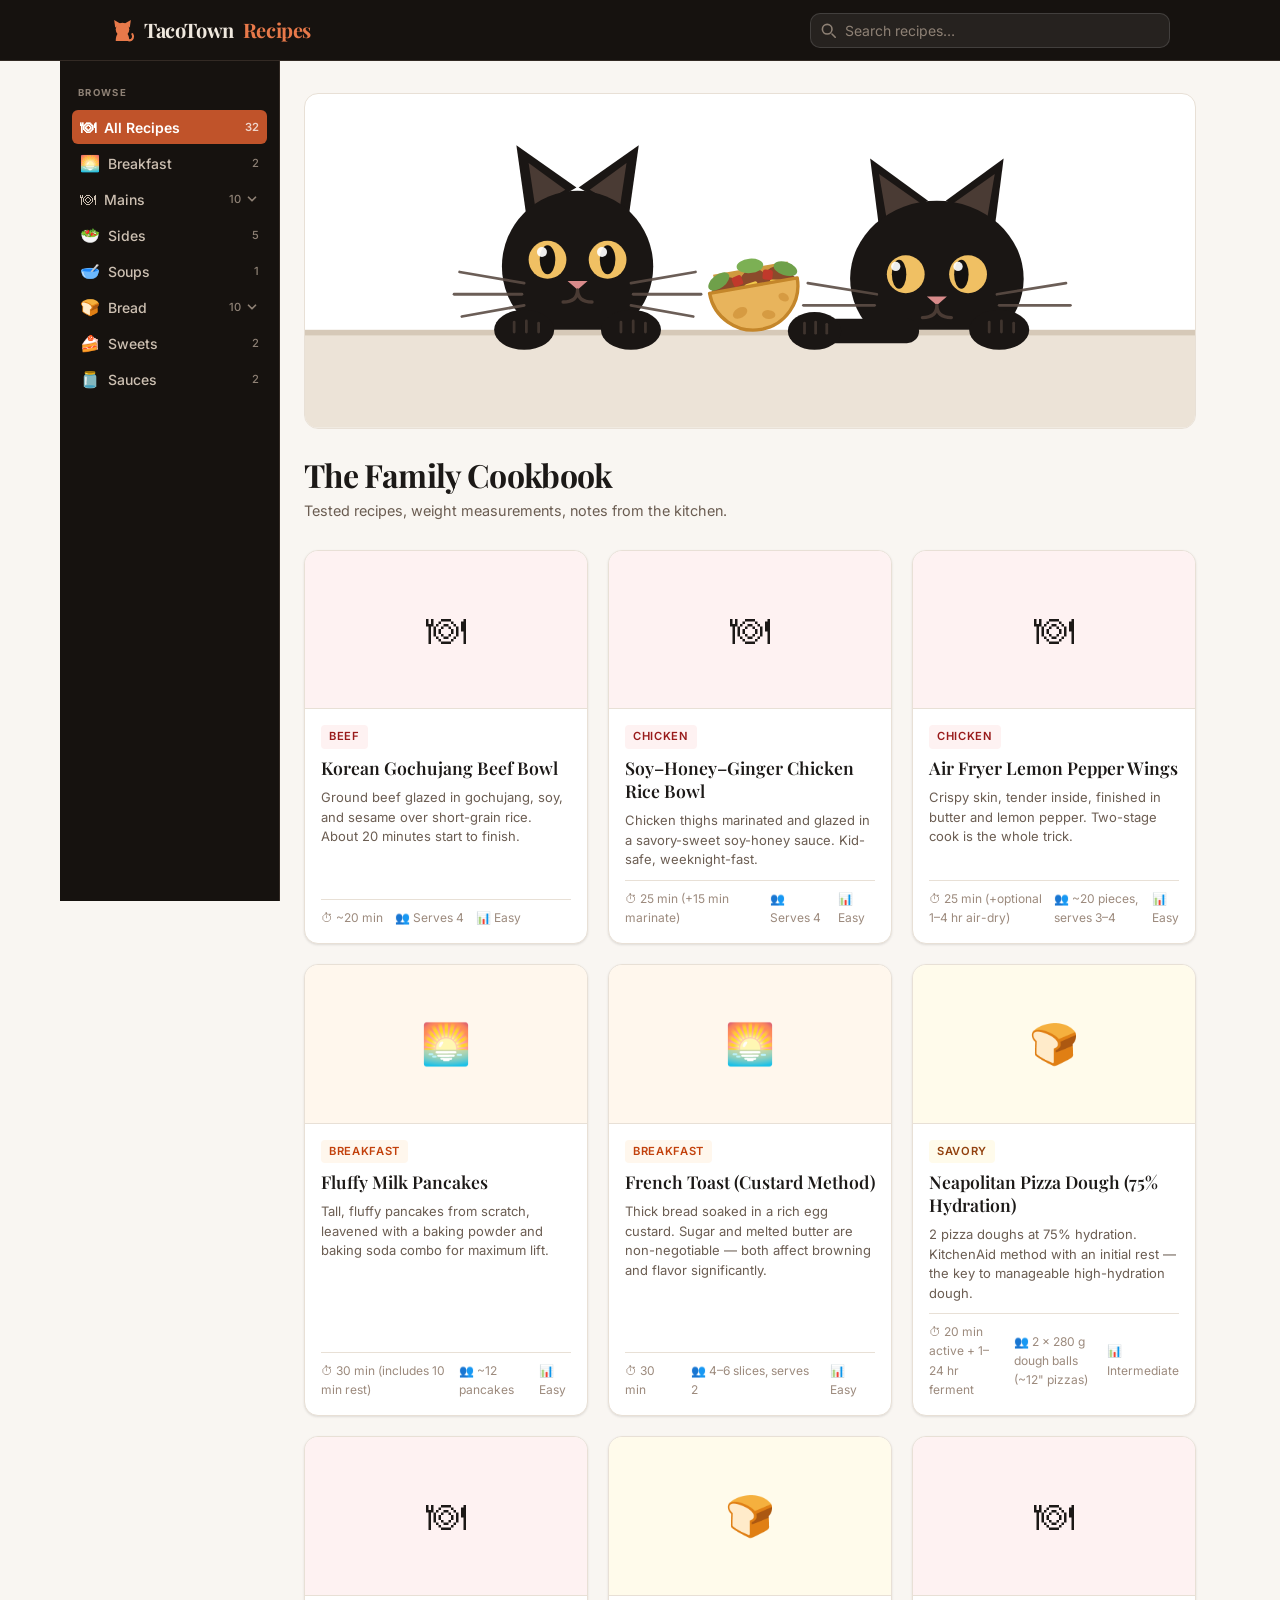
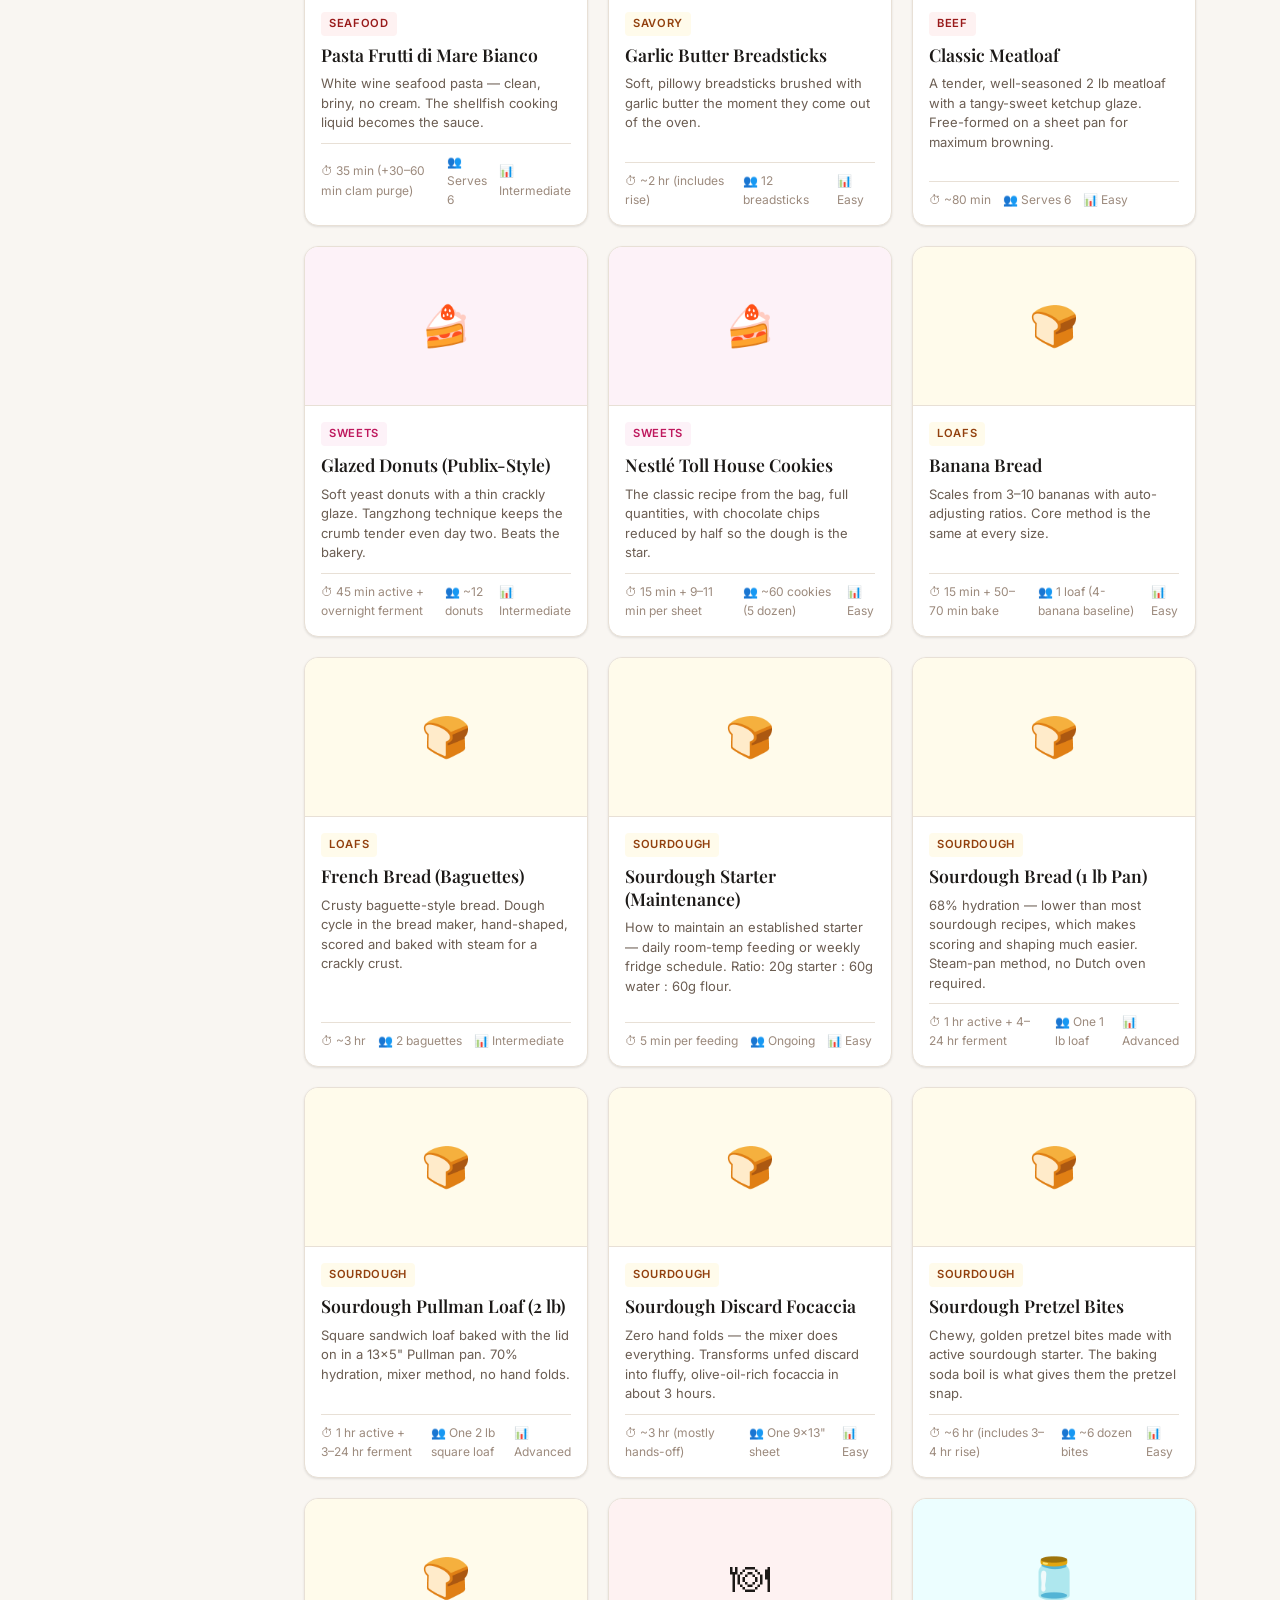
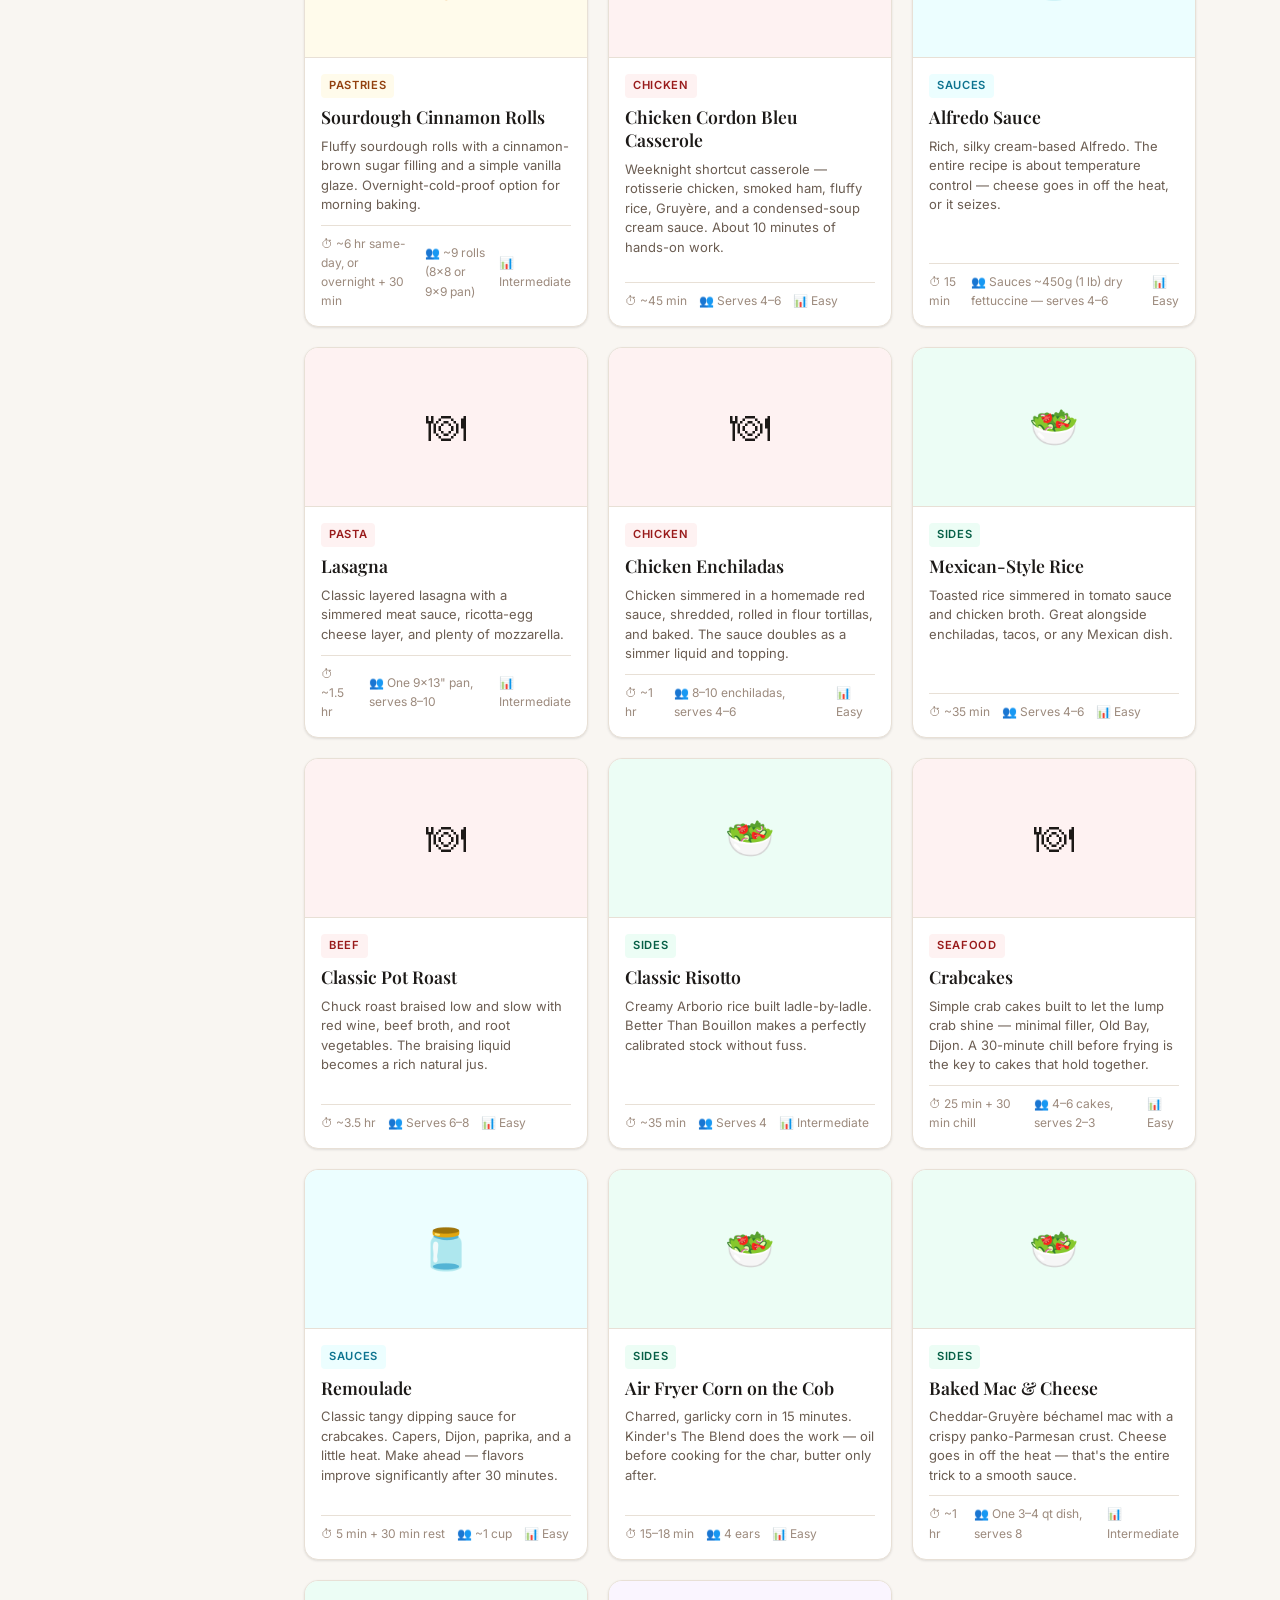
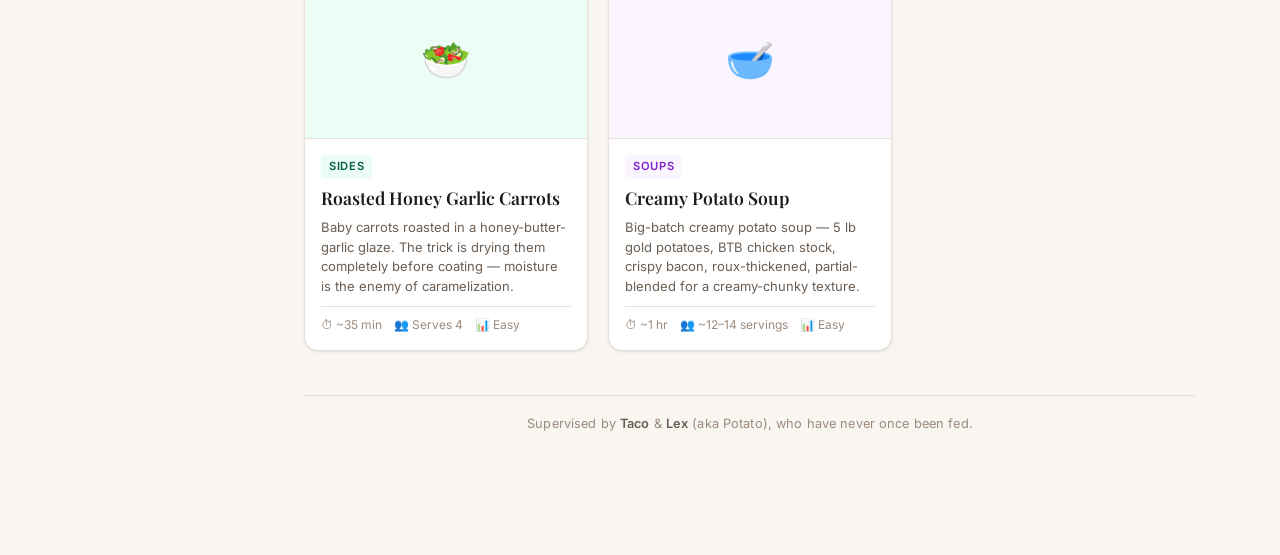
==== commit 00f09b47: "Rebrand to TacoTown Recipes: ink chrome, cat logo, Taco & Lex hero" ====
--- a/index.html
+++ b/index.html
@@ -3,7 +3,8 @@
 <head>
   <meta charset="UTF-8">
   <meta name="viewport" content="width=device-width, initial-scale=1.0">
-  <title>deGrood Recipes</title>
+  <title>TacoTown Recipes</title>
+  <link rel="icon" href="data:image/svg+xml,%3Csvg xmlns='http://www.w3.org/2000/svg' viewBox='0 0 24 24'%3E%3Cg fill='%23e8794a'%3E%3Cpolygon points='5,9 4,2 11,6'/%3E%3Cpolygon points='19,9 20,2 13,6'/%3E%3Ccircle cx='12' cy='11' r='6.5'/%3E%3Cpath d='M5.5,22 C5.5,16 8,13 12,13 C16,13 18.5,16 18.5,22 Z'/%3E%3C/g%3E%3C/svg%3E">
   <link rel="preconnect" href="https://fonts.googleapis.com">
   <link href="https://fonts.googleapis.com/css2?family=Inter:wght@400;500;600;700&family=Playfair+Display:wght@600;700&display=swap" rel="stylesheet">
   <link rel="stylesheet" href="style.css">
@@ -12,7 +13,16 @@
 
 <header class="site-header">
   <div class="header-inner">
-    <a class="site-logo" href="index.html">deGrood <span>Recipes</span></a>
+    <a class="site-logo" href="index.html">
+      <svg class="logo-cat" viewBox="0 0 24 24" aria-hidden="true">
+        <polygon points="5,9 4,2 11,6"/>
+        <polygon points="19,9 20,2 13,6"/>
+        <circle cx="12" cy="11" r="6.5"/>
+        <path d="M5.5,22 C5.5,16 8,13 12,13 C16,13 18.5,16 18.5,22 Z"/>
+        <path d="M18.3,21.5 C22,21.5 23,17.8 21.4,15.4" fill="none" stroke="currentColor" stroke-width="2" stroke-linecap="round"/>
+      </svg>
+      TacoTown <span>Recipes</span>
+    </a>
     <button class="filter-toggle" id="filterToggle" aria-label="Show filters">
       <svg viewBox="0 0 20 20" fill="none" stroke="currentColor" stroke-width="2" stroke-linecap="round" stroke-linejoin="round">
         <line x1="3" y1="6" x2="17" y2="6"/>
@@ -42,11 +52,114 @@
 
   <!-- ─── Content ──────────────────────────────────────────────── -->
   <div class="content-area">
+
+    <!-- Two cats peeking over the counter -->
+    <div class="home-hero" id="homeHero">
+      <svg class="hero-cats" viewBox="0 0 800 300" xmlns="http://www.w3.org/2000/svg"
+           role="img" aria-label="Taco and Lex, two black cats, peeking over a kitchen counter — she looks innocent while he, considerably rounder, reaches for a taco">
+
+        <!-- ── Taco (left) — the namesake, above suspicion ── -->
+        <polygon points="199,110 190,46 244,84" fill="#1a1614"/>
+        <polygon points="291,110 300,46 246,84" fill="#1a1614"/>
+        <polygon points="207,102 201,62 234,86" fill="#4a3b34"/>
+        <polygon points="283,102 289,62 256,86" fill="#4a3b34"/>
+        <circle cx="245" cy="155" r="68" fill="#1a1614"/>
+        <circle cx="218" cy="149" r="17" fill="#f0c063"/>
+        <circle cx="272" cy="149" r="17" fill="#f0c063"/>
+        <ellipse cx="218" cy="149" rx="7" ry="13" fill="#14110f"/>
+        <ellipse cx="272" cy="149" rx="7" ry="13" fill="#14110f"/>
+        <circle cx="213" cy="142" r="4.5" fill="#ffffff" opacity=".92"/>
+        <circle cx="267" cy="142" r="4.5" fill="#ffffff" opacity=".92"/>
+        <polygon points="245,176 236,168 254,168" fill="#d98b8b"/>
+        <path d="M245,176 q0,11 -13,11 M245,176 q0,11 13,11"
+              fill="none" stroke="#4a3b34" stroke-width="3" stroke-linecap="round"/>
+        <g stroke="#5c4d45" stroke-width="2.5" stroke-linecap="round" opacity=".9">
+          <line x1="197" y1="170" x2="139" y2="160"/>
+          <line x1="195" y1="180" x2="134" y2="180"/>
+          <line x1="197" y1="190" x2="141" y2="200"/>
+          <line x1="293" y1="170" x2="351" y2="160"/>
+          <line x1="295" y1="180" x2="356" y2="180"/>
+          <line x1="293" y1="190" x2="349" y2="200"/>
+        </g>
+
+        <!-- ── Lex (right) — younger, rounder, "Potato"; side-eyeing the taco ── -->
+        <polygon points="516,120 508,58 560,96" fill="#1a1614"/>
+        <polygon points="620,120 628,58 576,96" fill="#1a1614"/>
+        <polygon points="523,113 516,72 553,98" fill="#4a3b34"/>
+        <polygon points="613,113 620,72 583,98" fill="#4a3b34"/>
+        <ellipse cx="568" cy="166" rx="78" ry="70" fill="#1a1614"/>
+        <circle cx="540" cy="162" r="17" fill="#f0c063"/>
+        <circle cx="596" cy="162" r="17" fill="#f0c063"/>
+        <ellipse cx="534" cy="162" rx="6.5" ry="13" fill="#14110f"/>
+        <ellipse cx="590" cy="162" rx="6.5" ry="13" fill="#14110f"/>
+        <circle cx="531" cy="155" r="4.2" fill="#ffffff" opacity=".92"/>
+        <circle cx="587" cy="155" r="4.2" fill="#ffffff" opacity=".92"/>
+        <polygon points="568,190 559,182 577,182" fill="#d98b8b"/>
+        <path d="M568,190 q0,11 -13,11 M568,190 q0,11 13,11"
+              fill="none" stroke="#4a3b34" stroke-width="3" stroke-linecap="round"/>
+        <g stroke="#5c4d45" stroke-width="2.5" stroke-linecap="round" opacity=".9">
+          <line x1="514" y1="180" x2="452" y2="170"/>
+          <line x1="512" y1="190" x2="448" y2="190"/>
+          <line x1="622" y1="180" x2="684" y2="170"/>
+          <line x1="624" y1="190" x2="688" y2="190"/>
+        </g>
+
+        <!-- ── Counter ── -->
+        <rect x="0" y="212" width="800" height="88" fill="#ece3d7"/>
+        <rect x="0" y="212" width="800" height="5" fill="#d6c9b8"/>
+
+        <!-- ── The taco — folded tortilla: far side, filling, then near side ── -->
+        <g transform="translate(0,4) rotate(-10 406 185)">
+          <path d="M372,152 C372,176 388,192 406,192 C424,192 440,176 440,152 Z" fill="#cf9a3f"/>
+          <path d="M366,170 Q380,148 394,162 Q406,144 418,159 Q432,146 446,170 Z" fill="#8b4a2b"/>
+          <ellipse cx="376" cy="159" rx="11" ry="6" fill="#6fa04a" transform="rotate(-28 376 159)"/>
+          <ellipse cx="406" cy="150" rx="12" ry="6.5" fill="#7cb054" transform="rotate(5 406 150)"/>
+          <ellipse cx="437" cy="158" rx="11" ry="6" fill="#6fa04a" transform="rotate(28 437 158)"/>
+          <rect x="388" y="157" width="9" height="9" rx="2" fill="#c0392b" transform="rotate(-12 392 161)"/>
+          <rect x="416" y="156" width="9" height="9" rx="2" fill="#c0392b" transform="rotate(15 420 160)"/>
+          <rect x="398" y="165" width="12" height="4" rx="2" fill="#f2c94c" transform="rotate(-8 404 167)"/>
+          <rect x="421" y="166" width="11" height="4" rx="2" fill="#f2c94c" transform="rotate(12 426 168)"/>
+          <path d="M366,168 C366,190 384,208 406,208 C428,208 446,190 446,168 Z"
+                fill="#e8b45c" stroke="#c4862a" stroke-width="3" stroke-linejoin="round"/>
+          <ellipse cx="390" cy="190" rx="7" ry="4.5" fill="#cf9038" opacity=".7" transform="rotate(-20 390 190)"/>
+          <ellipse cx="415" cy="196" rx="6" ry="4"   fill="#cf9038" opacity=".7" transform="rotate(15 415 196)"/>
+          <ellipse cx="431" cy="183" rx="5" ry="3.5" fill="#cf9038" opacity=".7" transform="rotate(40 431 183)"/>
+        </g>
+
+        <!-- ── Paws hooked over the edge ── -->
+        <g fill="#1a1614">
+          <ellipse cx="197" cy="212" rx="27" ry="18"/>
+          <ellipse cx="293" cy="212" rx="27" ry="18"/>
+          <ellipse cx="624" cy="212" rx="27" ry="18"/>
+          <rect x="454" y="202" width="98" height="22" rx="11"/>
+          <ellipse cx="458" cy="213" rx="24" ry="17"/>
+        </g>
+        <g stroke="#3f342e" stroke-width="2.5" stroke-linecap="round">
+          <line x1="188" y1="205" x2="188" y2="214"/>
+          <line x1="199" y1="204" x2="199" y2="214"/>
+          <line x1="210" y1="206" x2="210" y2="214"/>
+          <line x1="284" y1="205" x2="284" y2="214"/>
+          <line x1="295" y1="204" x2="295" y2="214"/>
+          <line x1="306" y1="206" x2="306" y2="214"/>
+          <line x1="615" y1="205" x2="615" y2="214"/>
+          <line x1="626" y1="204" x2="626" y2="214"/>
+          <line x1="637" y1="206" x2="637" y2="214"/>
+          <line x1="449" y1="206" x2="449" y2="215"/>
+          <line x1="459" y1="205" x2="459" y2="215"/>
+          <line x1="469" y1="207" x2="469" y2="215"/>
+        </g>
+      </svg>
+    </div>
+
     <div class="content-header">
       <h1 class="content-title" id="contentTitle">The Family Cookbook</h1>
       <p class="content-sub" id="contentSub">Tested recipes, weight measurements, notes from the kitchen.</p>
     </div>
     <div class="recipe-grid" id="recipeGrid"></div>
+
+    <footer class="site-footer">
+      Supervised by <strong>Taco</strong> &amp; <strong>Lex</strong> (aka Potato), who have never once been fed.
+    </footer>
   </div>
 
 </div>
@@ -113,12 +226,10 @@
 
   list.innerHTML = html;
 
-  /* wire up clicks */
   list.querySelectorAll('.nav-item').forEach(btn => {
     btn.addEventListener('click', () => {
       const cat = btn.dataset.cat;
       if (cat === activeCategory && activeCategory !== 'All') {
-        /* clicking same category toggles it closed / back to All */
         activeCategory = 'All';
         activeSubcat   = 'All';
       } else {
@@ -158,7 +269,10 @@
     return matchesCat && matchesSubcat && matchesSearch;
   });
 
-  /* update header label */
+  /* The cats only greet you on the unfiltered home view */
+  const atHome = activeCategory === 'All' && !q;
+  document.getElementById('homeHero').style.display = atHome ? '' : 'none';
+
   const titleEl = document.getElementById('contentTitle');
   const subEl   = document.getElementById('contentSub');
   if (activeCategory === 'All') {
@@ -222,7 +336,6 @@
   renderGrid();
 });
 
-/* Pre-fill from ?q= URL param */
 const urlQ = new URLSearchParams(window.location.search).get('q') || '';
 if (urlQ) {
   searchQuery = urlQ;
--- a/style.css
+++ b/style.css
@@ -1,5 +1,6 @@
-/* ─── degrood-recipes ────────────────────────────────────────────────────── */
-/* Warm, clean, food-editorial light theme. Mobile-first. */
+/* ─── TacoTown Recipes ───────────────────────────────────────────────────── */
+/* Warm food-editorial light content, framed by an ink-black chrome.          */
+/* The black cat is the furniture; the food stays in the light. Mobile-first. */
 
 :root {
   --bg:          #f9f6f2;
@@ -12,6 +13,15 @@
   --accent:      #c0532a;
   --accent-dark: #a3401e;
   --accent-bg:   #fdf2ee;
+
+  /* Ink chrome — header, sidebar, and the cats themselves */
+  --ink:         #16120f;
+  --ink-2:       #241d19;
+  --ink-3:       #332a24;
+  --ink-text:    #f0e9df;
+  --ink-dim:     #cdc0b2;
+  --ink-muted:   #8e8175;
+  --accent-lite: #e8794a;
   --checkpoint:  #14532d;
   --checkpoint-bg: #f0fdf4;
   --why-bg:      #eff6ff;
@@ -50,12 +60,11 @@
 
 /* ─── Header / Nav ───────────────────────────────────────────────────────── */
 .site-header {
-  background: var(--surface);
-  border-bottom: 1px solid var(--border);
+  background: var(--ink);
+  border-bottom: 1px solid var(--ink-3);
   position: sticky;
   top: 0;
   z-index: 100;
-  box-shadow: var(--shadow-sm);
 }
 .header-inner {
   max-width: 1100px;
@@ -68,16 +77,28 @@
   gap: 16px;
 }
 .site-logo {
+  display: flex;
+  align-items: center;
+  gap: 9px;
   font-family: var(--font-serif);
   font-size: 1.25rem;
   font-weight: 700;
-  color: var(--text);
+  color: var(--ink-text);
   letter-spacing: -0.02em;
   white-space: nowrap;
   text-decoration: none;
 }
 .site-logo:hover { text-decoration: none; }
-.site-logo span { color: var(--accent); }
+.site-logo span { color: var(--accent-lite); }
+.logo-cat {
+  width: 25px;
+  height: 25px;
+  flex-shrink: 0;
+  fill: var(--accent-lite);
+  color: var(--accent-lite);
+  transition: transform .2s;
+}
+.site-logo:hover .logo-cat { transform: rotate(-8deg) scale(1.06); }
 
 /* ─── Search ─────────────────────────────────────────────────────────────── */
 .search-wrap {
@@ -92,7 +113,7 @@
   transform: translateY(-50%);
   width: 16px;
   height: 16px;
-  color: var(--text-light);
+  color: var(--ink-muted);
   pointer-events: none;
 }
 .search-input {
@@ -100,18 +121,19 @@
   padding: 8px 12px 8px 34px;
   font-family: var(--font-sans);
   font-size: 0.875rem;
-  background: var(--bg);
-  border: 1px solid var(--border);
+  background: rgba(255,255,255,.07);
+  border: 1px solid rgba(255,255,255,.13);
   border-radius: var(--radius);
-  color: var(--text);
+  color: var(--ink-text);
   outline: none;
-  transition: border-color .15s, box-shadow .15s;
+  transition: border-color .15s, box-shadow .15s, background .15s;
 }
 .search-input:focus {
-  border-color: var(--accent);
-  box-shadow: 0 0 0 3px rgba(192,83,42,.12);
-}
-.search-input::placeholder { color: var(--text-light); }
+  background: rgba(255,255,255,.11);
+  border-color: var(--accent-lite);
+  box-shadow: 0 0 0 3px rgba(232,121,74,.18);
+}
+.search-input::placeholder { color: var(--ink-muted); }
 
 /* ─── Layout shell ───────────────────────────────────────────────────────── */
 .layout-wrap {
@@ -131,15 +153,15 @@
   top: 60px;
   height: calc(100vh - 60px);
   overflow-y: auto;
-  border-right: 1px solid var(--border);
-  background: var(--surface);
+  border-right: 1px solid var(--ink-3);
+  background: var(--ink);
 }
 .nav-heading {
   font-size: 0.6rem;
   font-weight: 700;
   letter-spacing: .14em;
   text-transform: uppercase;
-  color: var(--text-light);
+  color: var(--ink-muted);
   padding: 0 6px 10px;
 }
 .nav-list {
@@ -163,14 +185,14 @@
   font-family: var(--font-sans);
   font-size: 0.875rem;
   font-weight: 500;
-  color: var(--text-muted);
+  color: var(--ink-dim);
   text-align: left;
   transition: background .12s, color .12s;
 }
-.nav-item:hover { background: var(--bg); color: var(--text); }
+.nav-item:hover { background: var(--ink-2); color: var(--ink-text); }
 .nav-item.active {
-  background: var(--accent-bg);
-  color: var(--accent);
+  background: var(--accent);
+  color: #fff;
   font-weight: 600;
 }
 .nav-item-inner {
@@ -184,20 +206,21 @@
 .nav-label { white-space: nowrap; overflow: hidden; text-overflow: ellipsis; }
 .nav-count {
   font-size: 0.7rem;
-  color: var(--text-light);
+  color: var(--ink-muted);
   flex-shrink: 0;
   min-width: 18px;
   text-align: right;
 }
-.nav-item.active .nav-count { color: var(--accent); opacity: .7; }
+.nav-item.active .nav-count { color: rgba(255,255,255,.75); }
 
 .nav-arrow {
   width: 14px;
   height: 14px;
   flex-shrink: 0;
-  color: var(--text-light);
+  color: var(--ink-muted);
   transition: transform .2s;
 }
+.nav-item.active .nav-arrow { color: rgba(255,255,255,.8); }
 .nav-arrow.expanded { transform: rotate(180deg); }
 
 .nav-sub-list {
@@ -206,6 +229,7 @@
   display: flex;
   flex-direction: column;
   gap: 1px;
+  position: relative;
 }
 .nav-sub-item {
   width: 100%;
@@ -220,18 +244,29 @@
   font-family: var(--font-sans);
   font-size: 0.8125rem;
   font-weight: 400;
-  color: var(--text-muted);
+  color: #b3a798;
   text-align: left;
   transition: background .12s, color .12s;
 }
-.nav-sub-item:hover { background: var(--bg); color: var(--text); }
+.nav-sub-item:hover { background: var(--ink-2); color: var(--ink-text); }
 .nav-sub-item.active {
-  background: var(--accent-bg);
-  color: var(--accent);
+  background: rgba(192,83,42,.22);
+  color: var(--accent-lite);
   font-weight: 600;
 }
 .nav-sub-label { flex: 1; }
-.nav-sub-item.active .nav-count { color: var(--accent); opacity: .7; }
+.nav-sub-item.active .nav-count { color: var(--accent-lite); opacity: .8; }
+
+/* The subcategory list hangs off a hairline, like a tail */
+.nav-sub-list::before {
+  content: '';
+  position: absolute;
+  left: 16px;
+  top: 2px;
+  bottom: 6px;
+  width: 1px;
+  background: var(--ink-3);
+}
 
 /* ─── Sidebar overlay (mobile) ───────────────────────────────────────────── */
 .sidebar-overlay {
@@ -249,6 +284,20 @@
   min-width: 0;
   padding: 28px 24px 40px;
 }
+/* ─── Home hero — two cats over the counter ──────────────────────────────── */
+.home-hero {
+  margin: 4px 0 26px;
+  border-radius: var(--radius-lg);
+  overflow: hidden;
+  border: 1px solid var(--border);
+  background: var(--surface);
+}
+.hero-cats {
+  display: block;
+  width: 100%;
+  height: auto;
+}
+
 .content-header {
   margin-bottom: 28px;
 }
@@ -271,16 +320,16 @@
   font-family: var(--font-sans);
   font-size: 0.8125rem;
   font-weight: 500;
-  color: var(--text-muted);
-  background: var(--surface);
-  border: 1.5px solid var(--border);
+  color: var(--ink-text);
+  background: rgba(255,255,255,.07);
+  border: 1.5px solid rgba(255,255,255,.13);
   border-radius: var(--radius);
   cursor: pointer;
   white-space: nowrap;
   transition: border-color .15s, color .15s;
 }
 .filter-toggle svg { width: 16px; height: 16px; }
-.filter-toggle:hover { border-color: var(--accent); color: var(--accent); }
+.filter-toggle:hover { border-color: var(--accent-lite); color: var(--accent-lite); }
 
 /* ─── Recipe grid ────────────────────────────────────────────────────────── */
 .recipe-grid {
@@ -364,6 +413,18 @@
   align-items: center;
   gap: 4px;
 }
+
+/* ─── Footer ─────────────────────────────────────────────────────────────── */
+.site-footer {
+  margin-top: 44px;
+  padding-top: 18px;
+  border-top: 1px solid var(--border);
+  font-size: 0.8rem;
+  color: var(--text-light);
+  text-align: center;
+  letter-spacing: .01em;
+}
+.site-footer strong { color: var(--text-muted); font-weight: 600; }
 
 /* ─── Empty / no-result state ────────────────────────────────────────────── */
 .no-results {
@@ -453,21 +514,30 @@
   font-size: 0.875rem;
   margin-bottom: 16px;
 }
+.ingredients-table thead tr { border-bottom: 2px solid var(--border-dark); }
+.ingredients-table th {
+  text-align: left;
+  font-size: 0.65rem;
+  letter-spacing: .1em;
+  text-transform: uppercase;
+  color: var(--text-light);
+  padding-bottom: 6px;
+  font-weight: 600;
+}
 .ingredients-table tr { border-bottom: 1px solid var(--border); }
 .ingredients-table tr:last-child { border-bottom: none; }
 .ingredients-table td { padding: 8px 0; vertical-align: top; }
 .ingredients-table td:first-child { color: var(--text-muted); width: 30%; padding-right: 8px; white-space: nowrap; font-size: 0.8rem; }
 .ingredients-table td:last-child { font-weight: 500; }
-.ingredient-section {
+.ingredient-section td {
   font-size: 0.7rem;
   font-weight: 700;
   letter-spacing: .08em;
   text-transform: uppercase;
   color: var(--text-muted);
-  background: var(--bg);
-  padding: 6px 0 4px;
-}
-.ingredient-section td { padding-top: 10px !important; padding-bottom: 4px !important; }
+  padding-top: 14px !important;
+  padding-bottom: 4px !important;
+}
 .ingredient-note {
   font-size: 0.78rem;
   color: var(--text-muted);
@@ -586,6 +656,69 @@
   font-weight: 700;
 }
 
+/* ─── Batch scaling control ──────────────────────────────────────────────── */
+.scale-bar {
+  display: flex;
+  align-items: center;
+  flex-wrap: wrap;
+  gap: 10px;
+  margin-top: 16px;
+}
+.scale-label {
+  font-size: 0.65rem;
+  font-weight: 700;
+  letter-spacing: .1em;
+  text-transform: uppercase;
+  color: var(--text-light);
+}
+.scale-select {
+  font-family: var(--font-sans);
+  font-size: 0.875rem;
+  font-weight: 500;
+  color: var(--text);
+  background: var(--surface);
+  border: 1.5px solid var(--border);
+  border-radius: var(--radius);
+  padding: 6px 30px 6px 11px;
+  cursor: pointer;
+  outline: none;
+  appearance: none;
+  background-image: url("data:image/svg+xml;charset=utf-8,%3Csvg xmlns='http://www.w3.org/2000/svg' viewBox='0 0 16 16' fill='none' stroke='%236b5d52' stroke-width='2' stroke-linecap='round' stroke-linejoin='round'%3E%3Cpolyline points='4 6 8 10 12 6'/%3E%3C/svg%3E");
+  background-repeat: no-repeat;
+  background-position: right 9px center;
+  background-size: 14px;
+  transition: border-color .15s, box-shadow .15s;
+}
+.scale-select:hover  { border-color: var(--accent); }
+.scale-select:focus  { border-color: var(--accent); box-shadow: 0 0 0 3px rgba(192,83,42,.12); }
+
+.scale-flag {
+  font-size: 0.7rem;
+  font-weight: 700;
+  letter-spacing: .06em;
+  text-transform: uppercase;
+  color: var(--accent);
+  background: var(--accent-bg);
+  border-radius: 4px;
+  padding: 4px 9px;
+}
+.scale-caveat {
+  font-size: 0.78rem;
+  color: var(--text-muted);
+  line-height: 1.55;
+  background: var(--note-bg);
+  border-left: 2px solid var(--note-border);
+  border-radius: 0 var(--radius-sm) var(--radius-sm) 0;
+  padding: 9px 12px;
+  margin-top: 12px;
+  max-width: 660px;
+}
+.yield-mult {
+  font-style: normal;
+  font-weight: 700;
+  color: var(--accent);
+}
+
 /* ─── Copy link button ───────────────────────────────────────────────────── */
 .copy-link-btn {
   display: inline-flex;
@@ -613,7 +746,10 @@
 
 /* ─── Print ──────────────────────────────────────────────────────────────── */
 @media print {
-  .site-header, .back-link, .notes-section { display: none; }
+  .site-header, .back-link, .notes-section,
+  .sidebar, .home-hero, .scale-bar, .copy-link-btn { display: none; }
+  .layout-wrap { display: block; }
+  .content-area { padding: 0; }
   @media (min-width: 700px) {
     .recipe-body { display: grid; }
     .ingredients-col { position: static; }
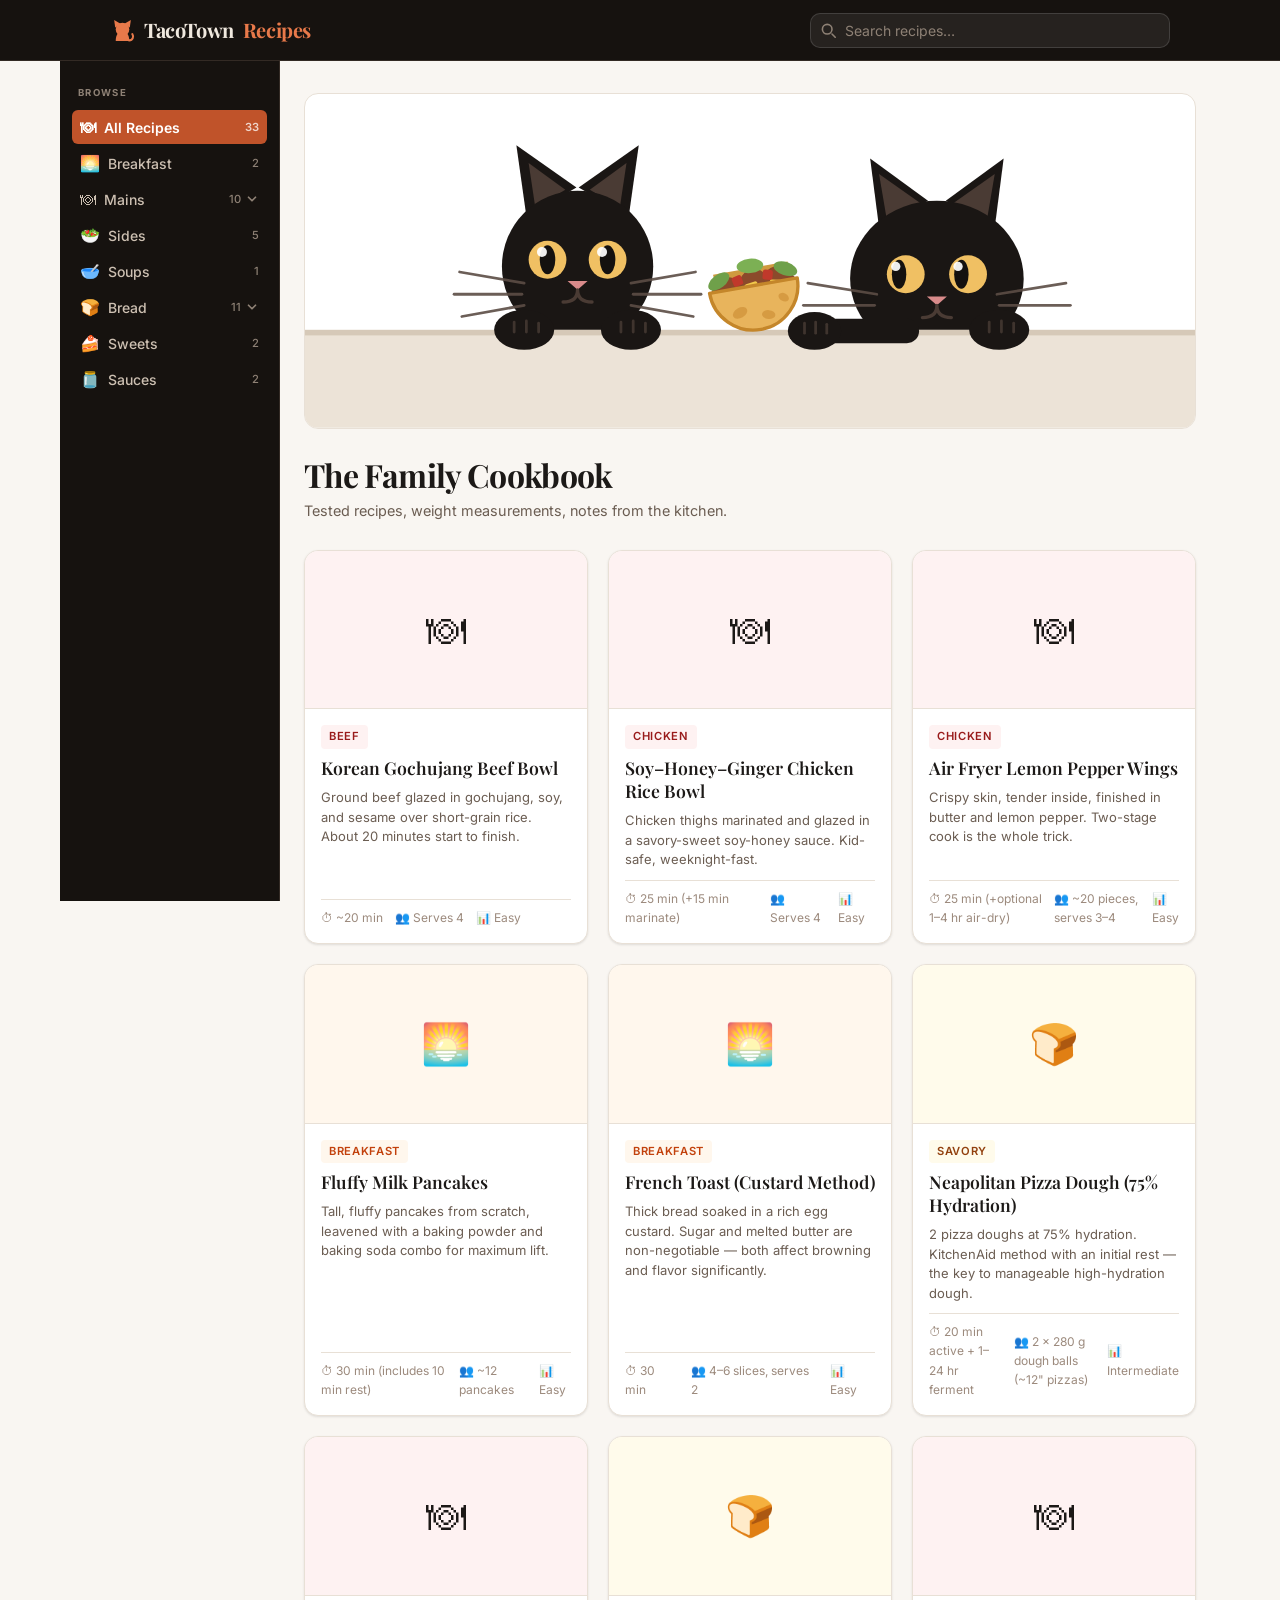
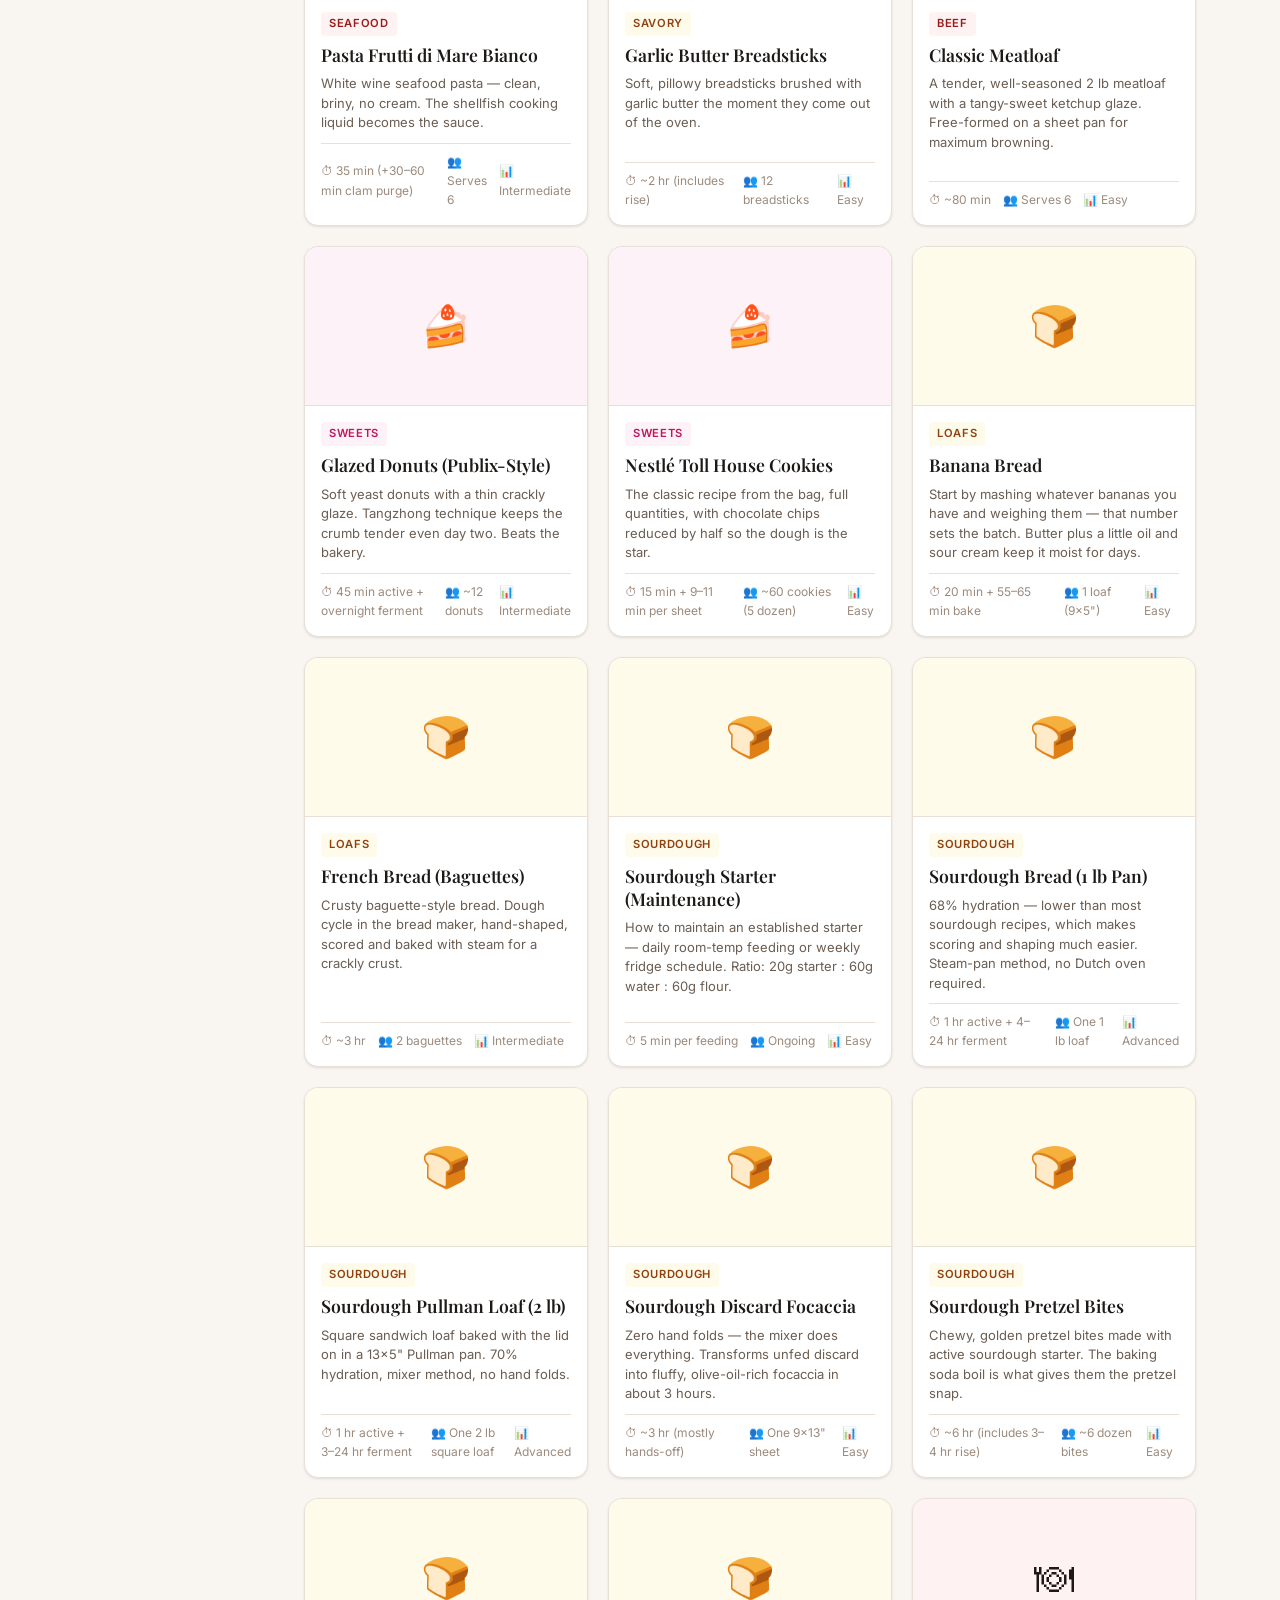
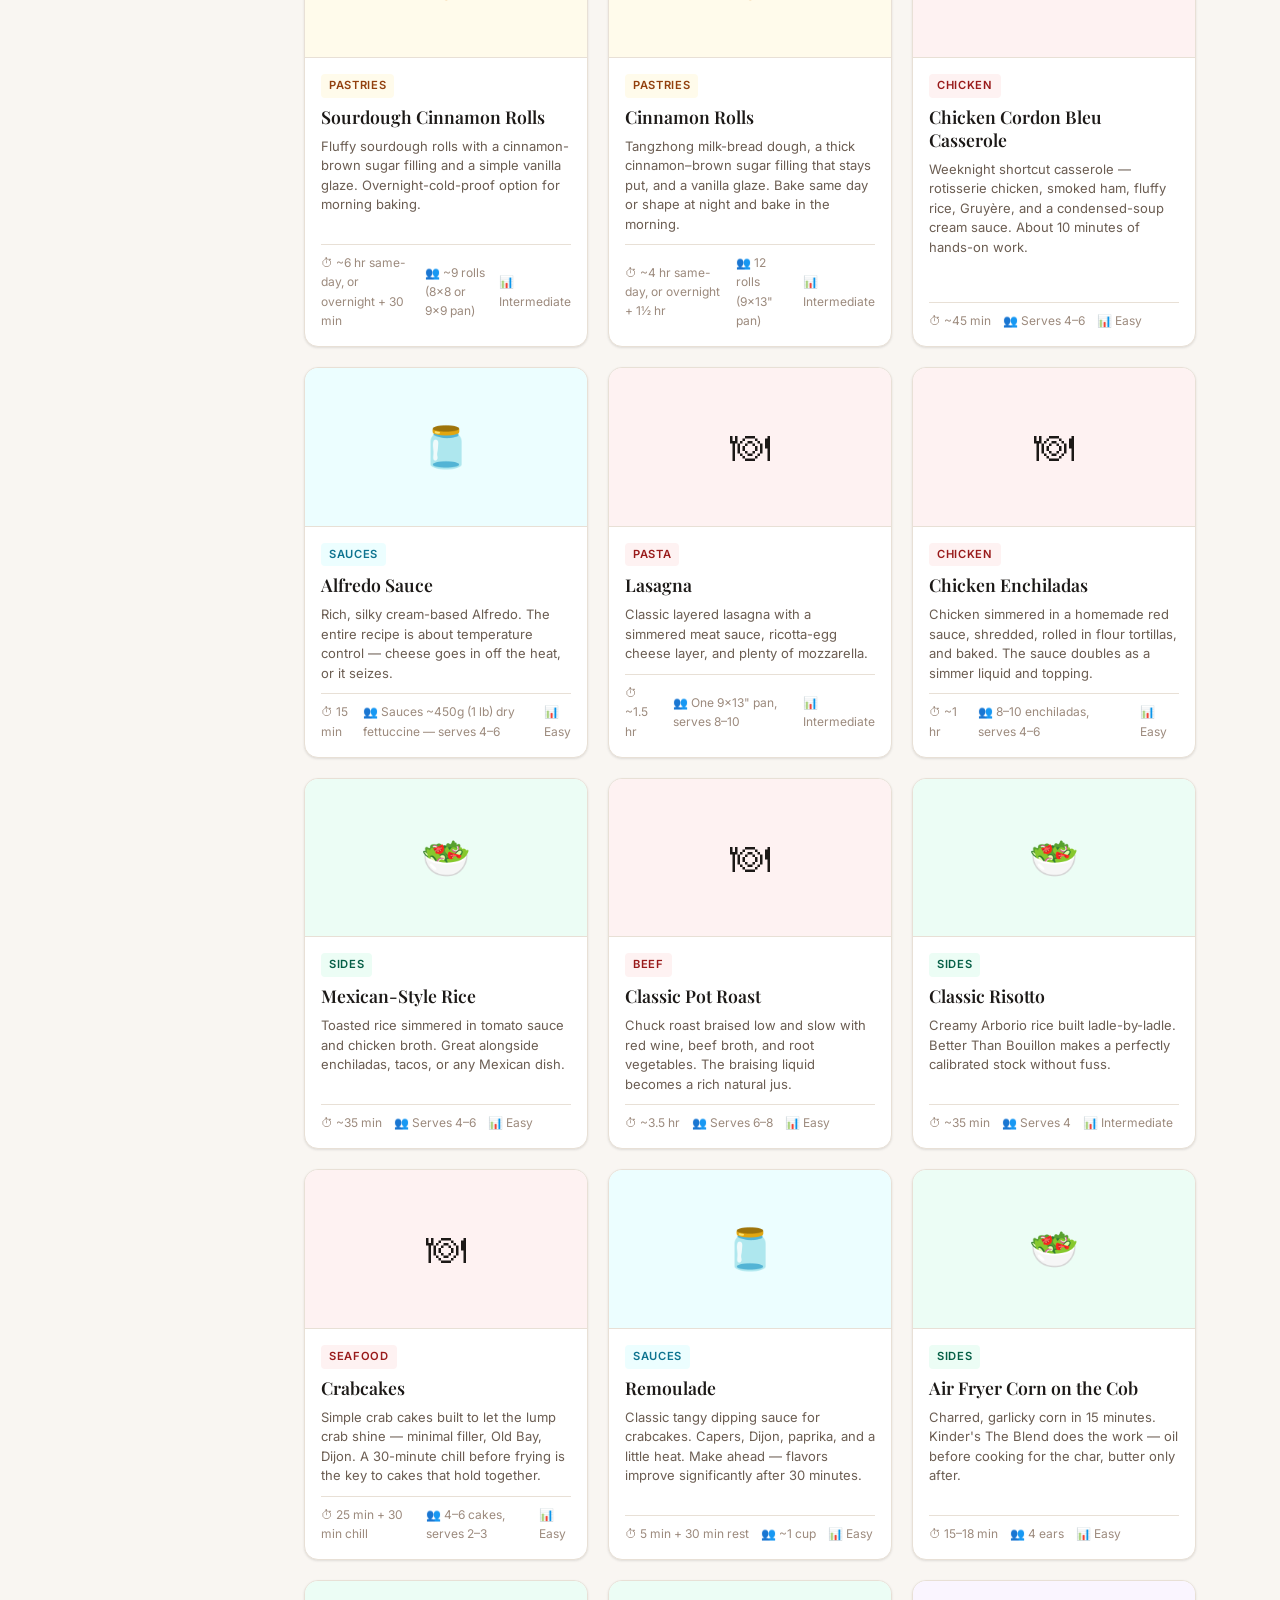
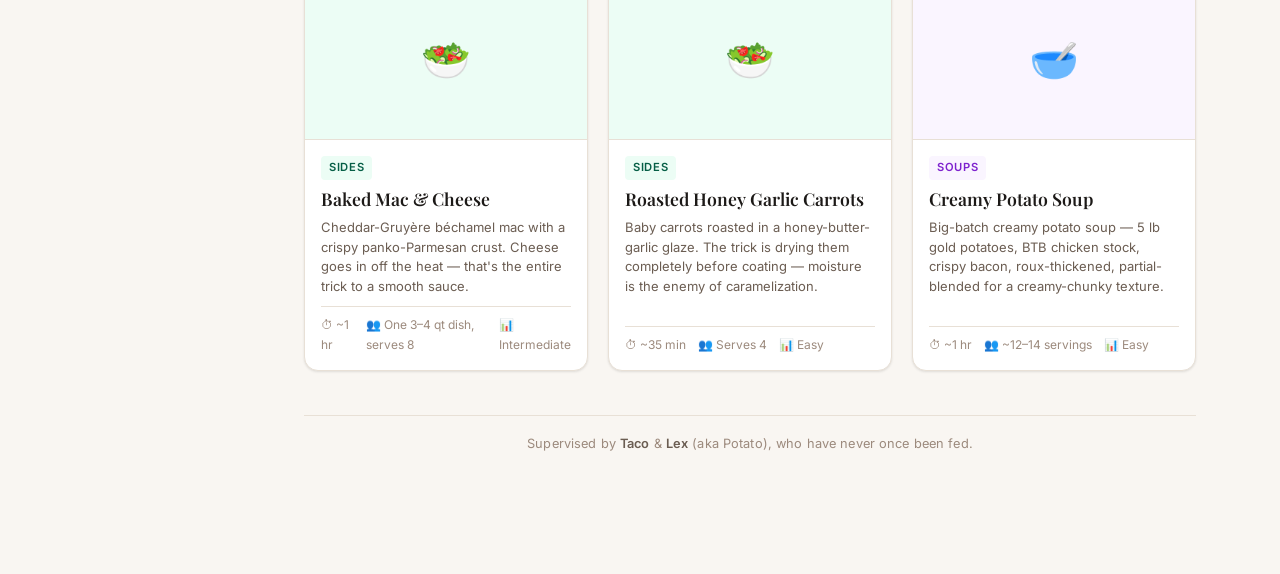
==== commit 8cfd9683: "Split recipe data into one file per recipe data/recipes/<slug>.js each push onto RECIPES; data/manif" ====
--- a/index.html
+++ b/index.html
@@ -164,7 +164,16 @@
 
 </div>
 
-<script src="data/recipes.js"></script>
+<script src="data/categories.js"></script>
+<script src="data/manifest.js"></script>
+<script>
+/* No build step: pull in each recipe file synchronously, in manifest order.
+   document.write during parse guarantees every file has run (and pushed its
+   recipe onto RECIPES) before the page script below executes. */
+for (const f of RECIPE_FILES) {
+  document.write('<script src="data/recipes/' + f + '.js"><\/script>');
+}
+</script>
 <script>
 /* ─── State ── */
 let activeCategory = 'All';
--- a/style.css
+++ b/style.css
@@ -489,14 +489,19 @@
 .meta-value { font-size: 0.9rem; font-weight: 600; color: var(--text); }
 
 /* ─── Two-column layout on desktop ──────────────────────────────────────── */
-@media (min-width: 700px) {
+/* 900px, not 700px: below this the method column gets narrower than the
+   ingredient table, which reads worse than simply stacking the two. */
+@media (min-width: 900px) {
   .recipe-body {
     display: grid;
-    grid-template-columns: 280px 1fr;
+    /* minmax(0, …) keeps a wide table from blowing the track out over the
+       method column — grid items default to min-width:auto otherwise. */
+    grid-template-columns: minmax(0, 340px) minmax(0, 1fr);
     gap: 40px;
     align-items: start;
   }
-  .ingredients-col { position: sticky; top: 80px; }
+  .ingredients-col { position: sticky; top: 80px; min-width: 0; }
+  .steps-col { min-width: 0; }
 }
 
 /* ─── Ingredients ────────────────────────────────────────────────────────── */
@@ -510,6 +515,10 @@
 }
 .ingredients-table {
   width: 100%;
+  /* Keeps the table from stretching to full page width when the layout
+     stacks below 900px — a 200px-wide "Grams" column looks broken. */
+  max-width: 560px;
+  table-layout: fixed;
   border-collapse: collapse;
   font-size: 0.875rem;
   margin-bottom: 16px;
@@ -526,8 +535,14 @@
 }
 .ingredients-table tr { border-bottom: 1px solid var(--border); }
 .ingredients-table tr:last-child { border-bottom: none; }
-.ingredients-table td { padding: 8px 0; vertical-align: top; }
-.ingredients-table td:first-child { color: var(--text-muted); width: 30%; padding-right: 8px; white-space: nowrap; font-size: 0.8rem; }
+.ingredients-table td { padding: 8px 0; vertical-align: top; overflow-wrap: break-word; }
+.ingredients-table th:not([colspan]),
+.ingredients-table td:not([colspan]) { padding-right: 10px; }
+.ingredients-table th:last-child,
+.ingredients-table td:last-child { padding-right: 0; }
+/* :not([colspan]) matters — section headings and notes span all three columns,
+   and nowrap on those forced the whole table wider than its grid track. */
+.ingredients-table td:first-child:not([colspan]) { color: var(--text-muted); white-space: nowrap; font-size: 0.8rem; }
 .ingredients-table td:last-child { font-weight: 500; }
 .ingredient-section td {
   font-size: 0.7rem;
@@ -750,7 +765,7 @@
   .sidebar, .home-hero, .scale-bar, .copy-link-btn { display: none; }
   .layout-wrap { display: block; }
   .content-area { padding: 0; }
-  @media (min-width: 700px) {
+  @media (min-width: 900px) {
     .recipe-body { display: grid; }
     .ingredients-col { position: static; }
   }
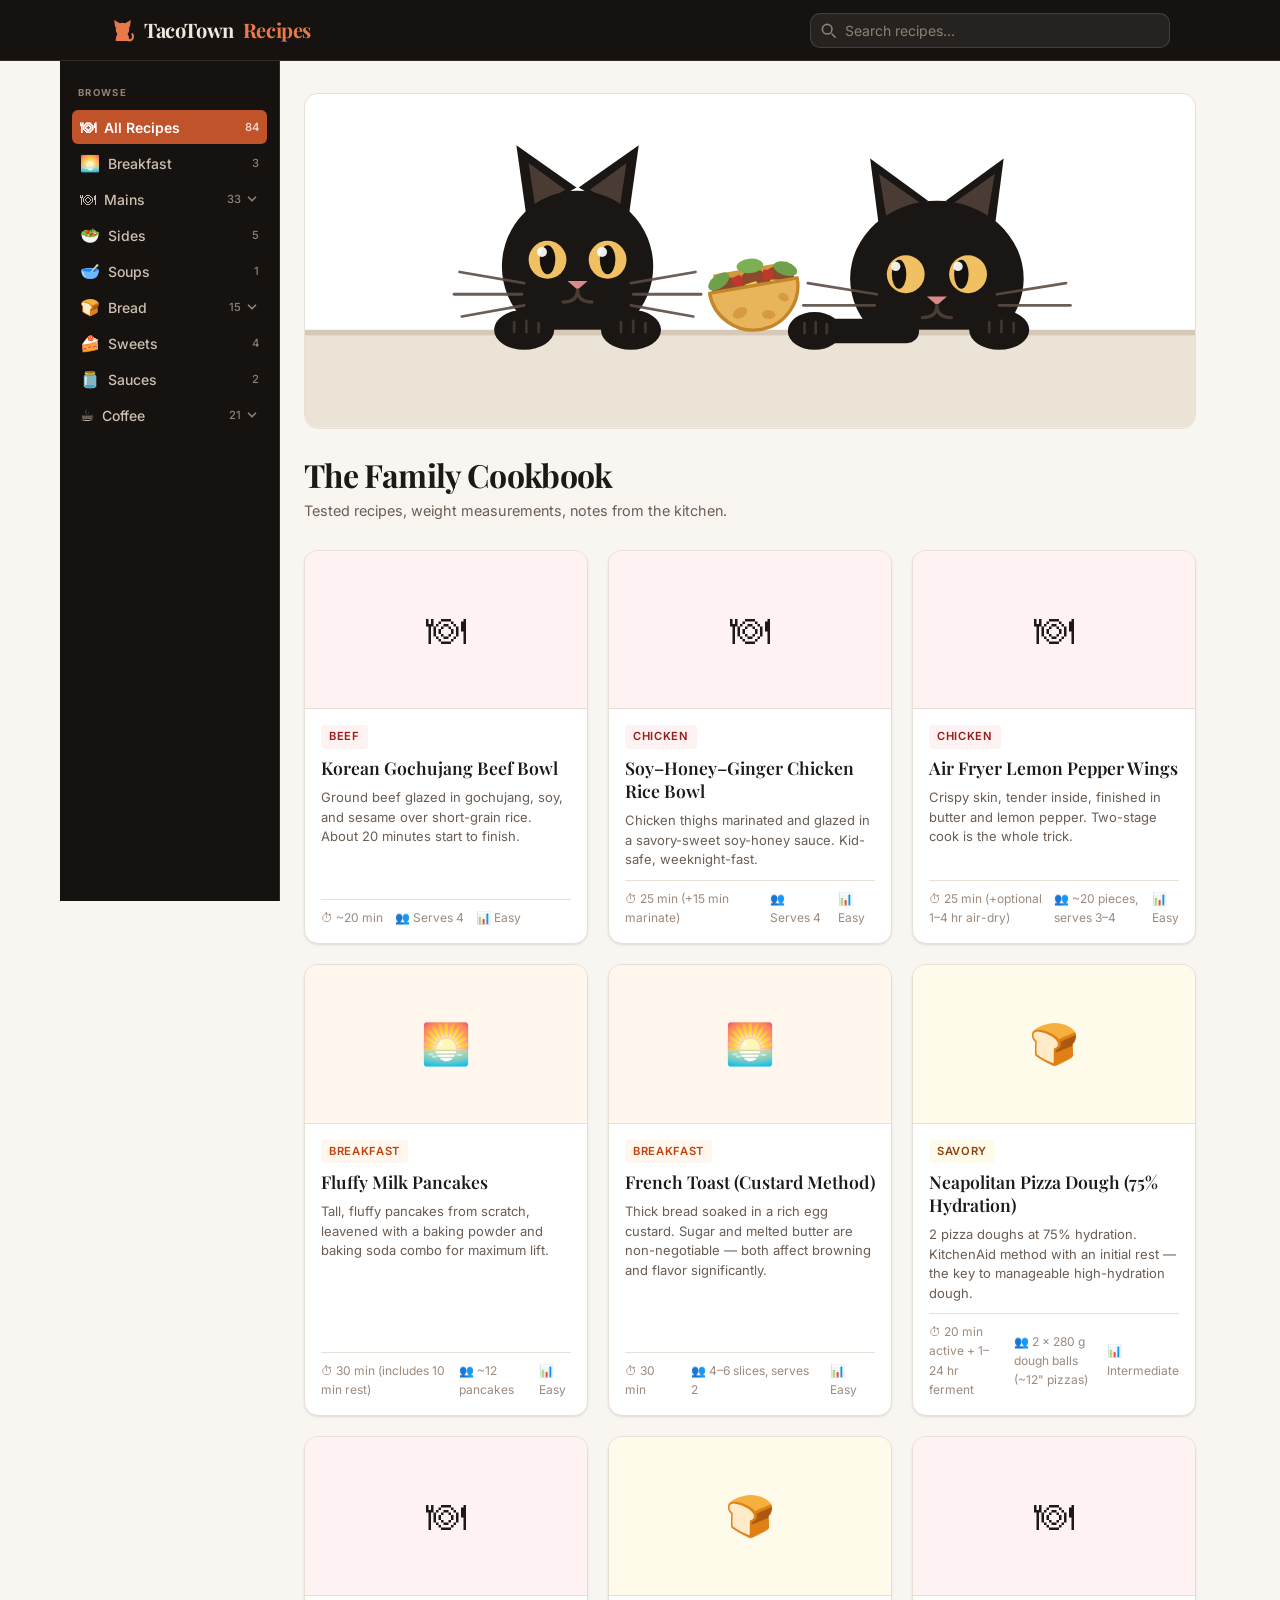
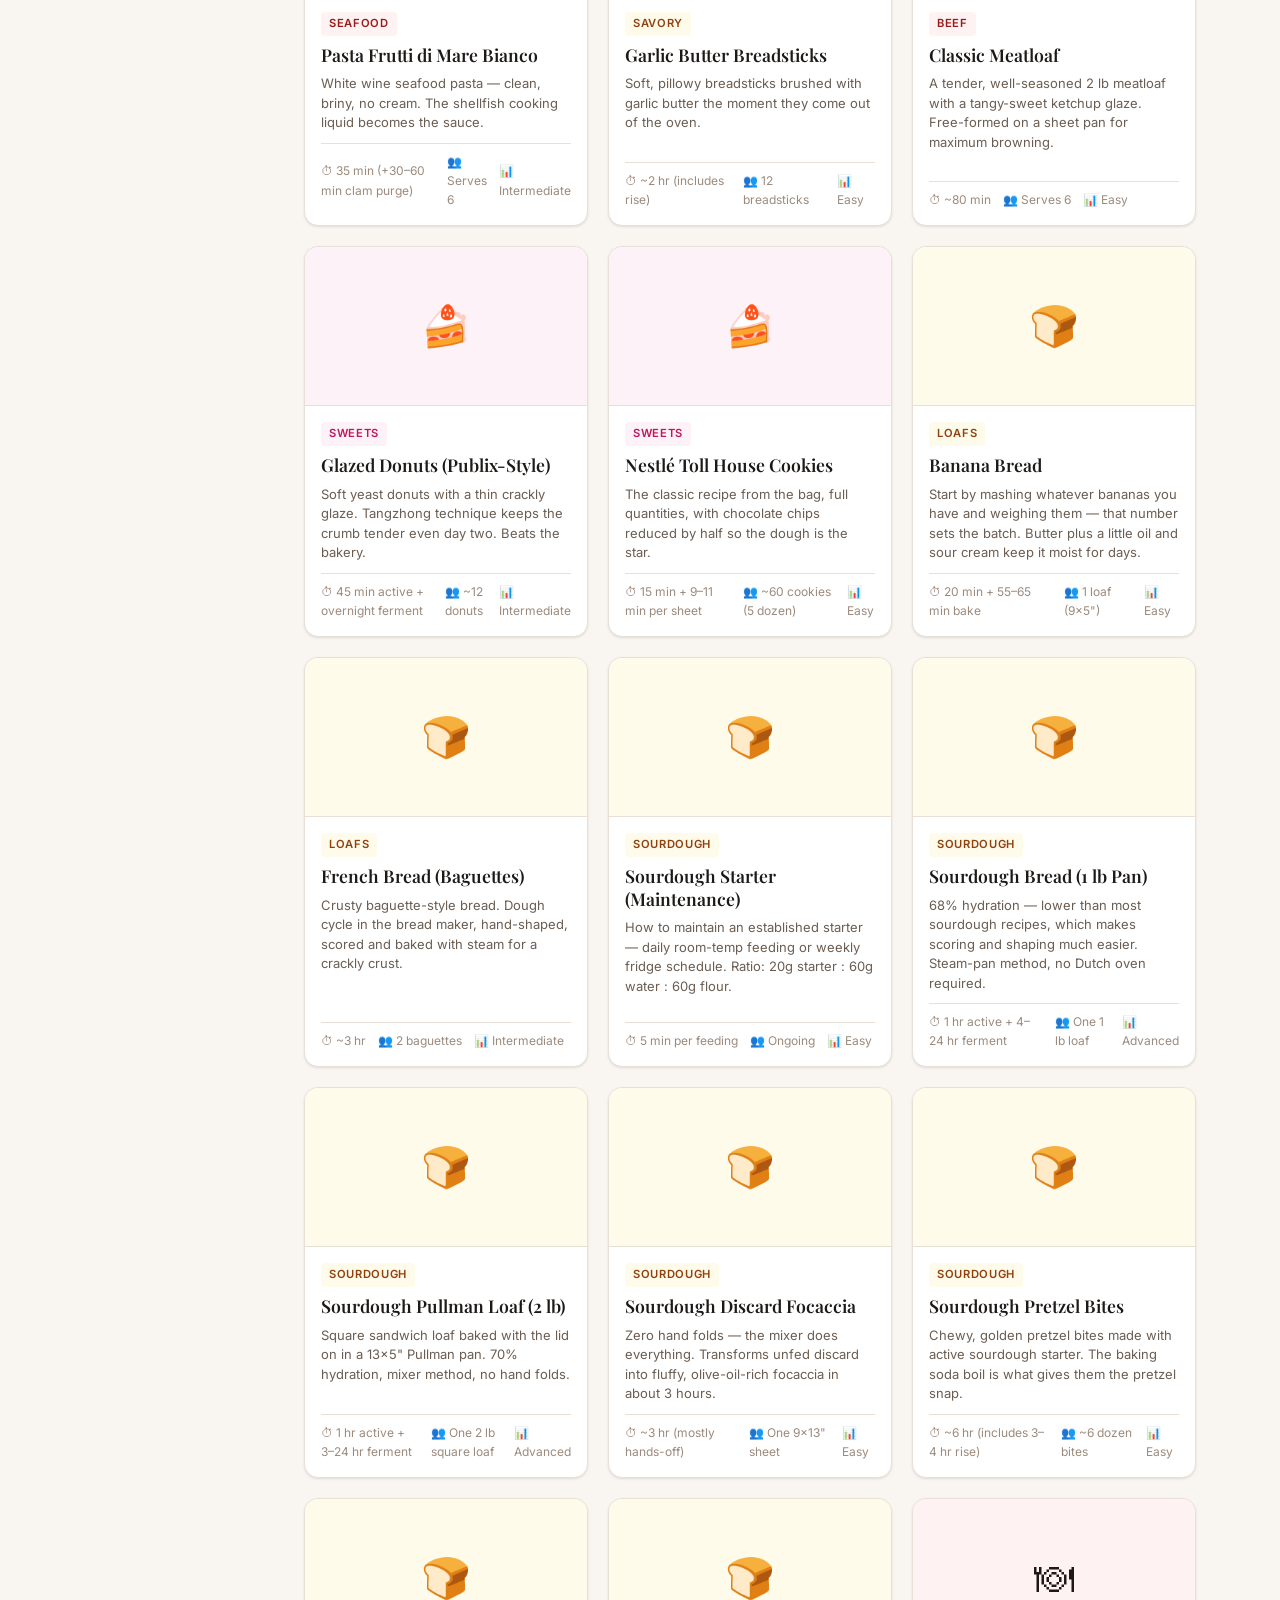
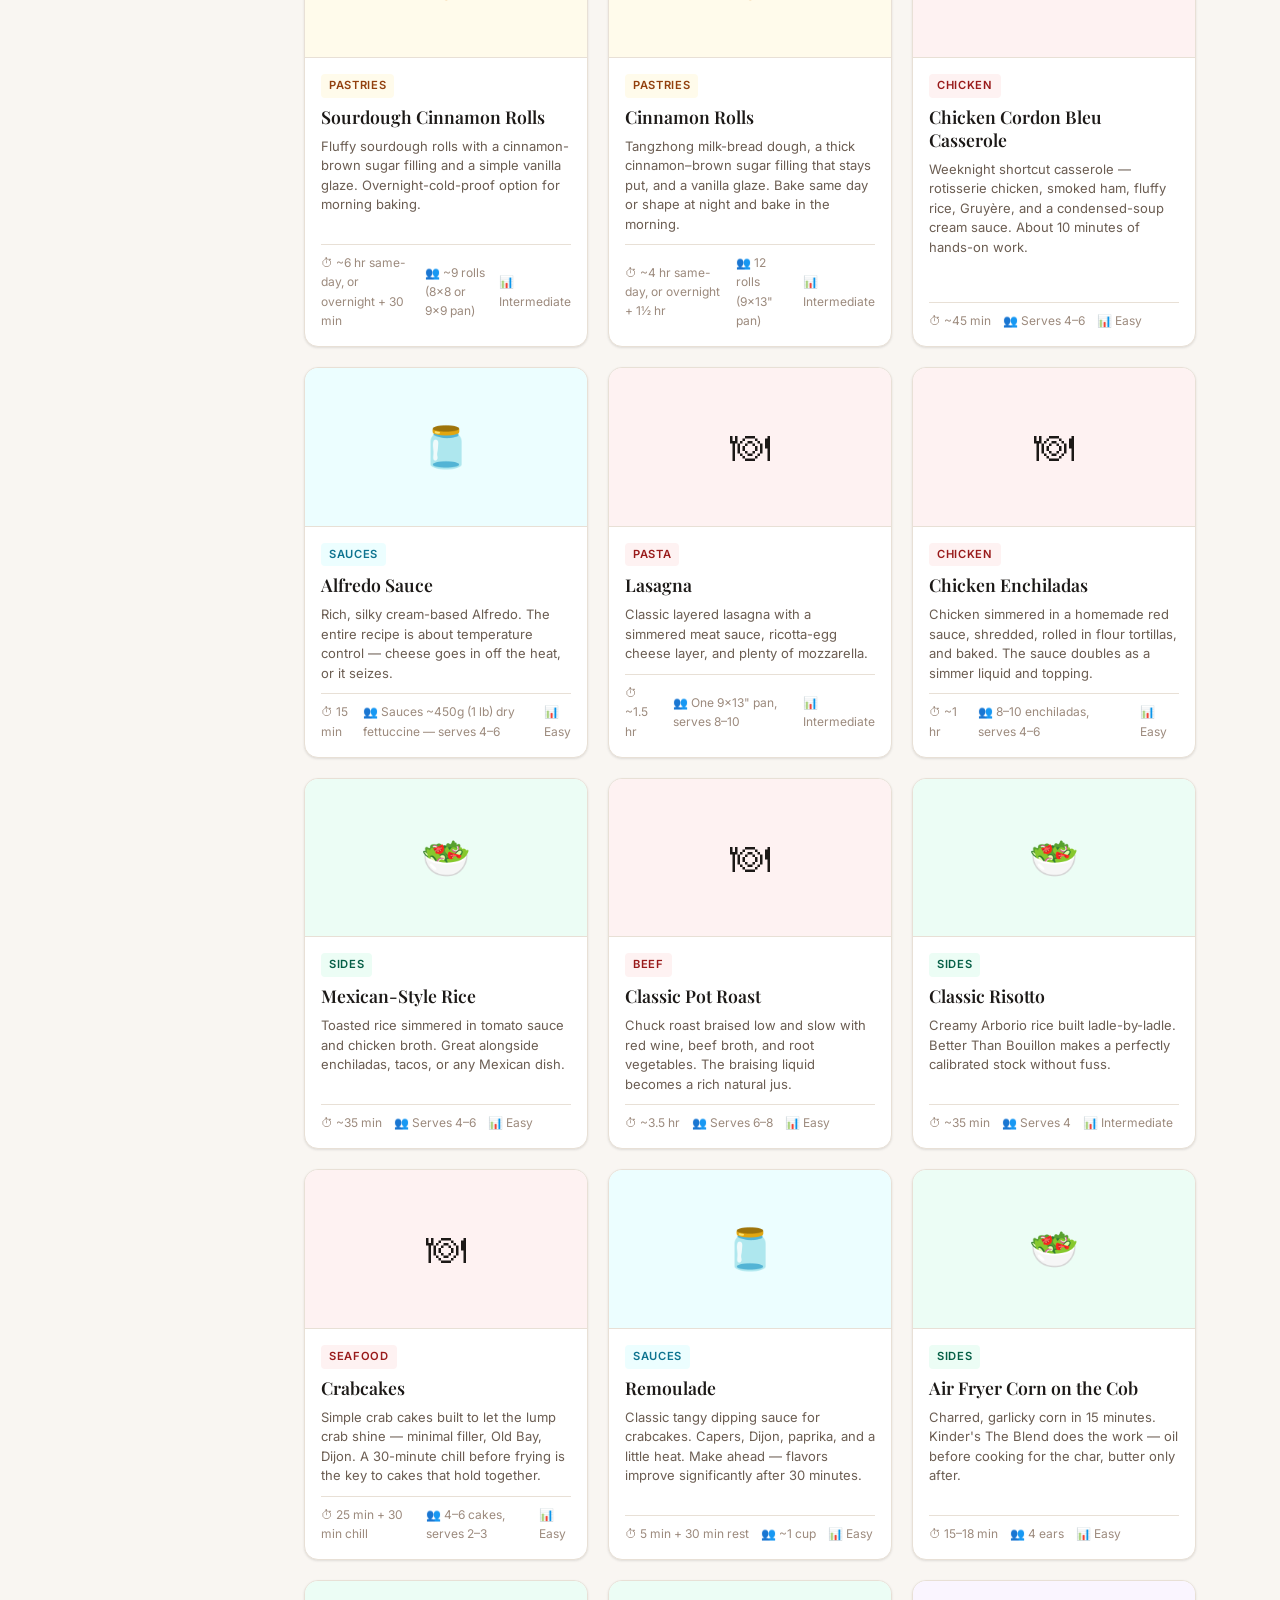
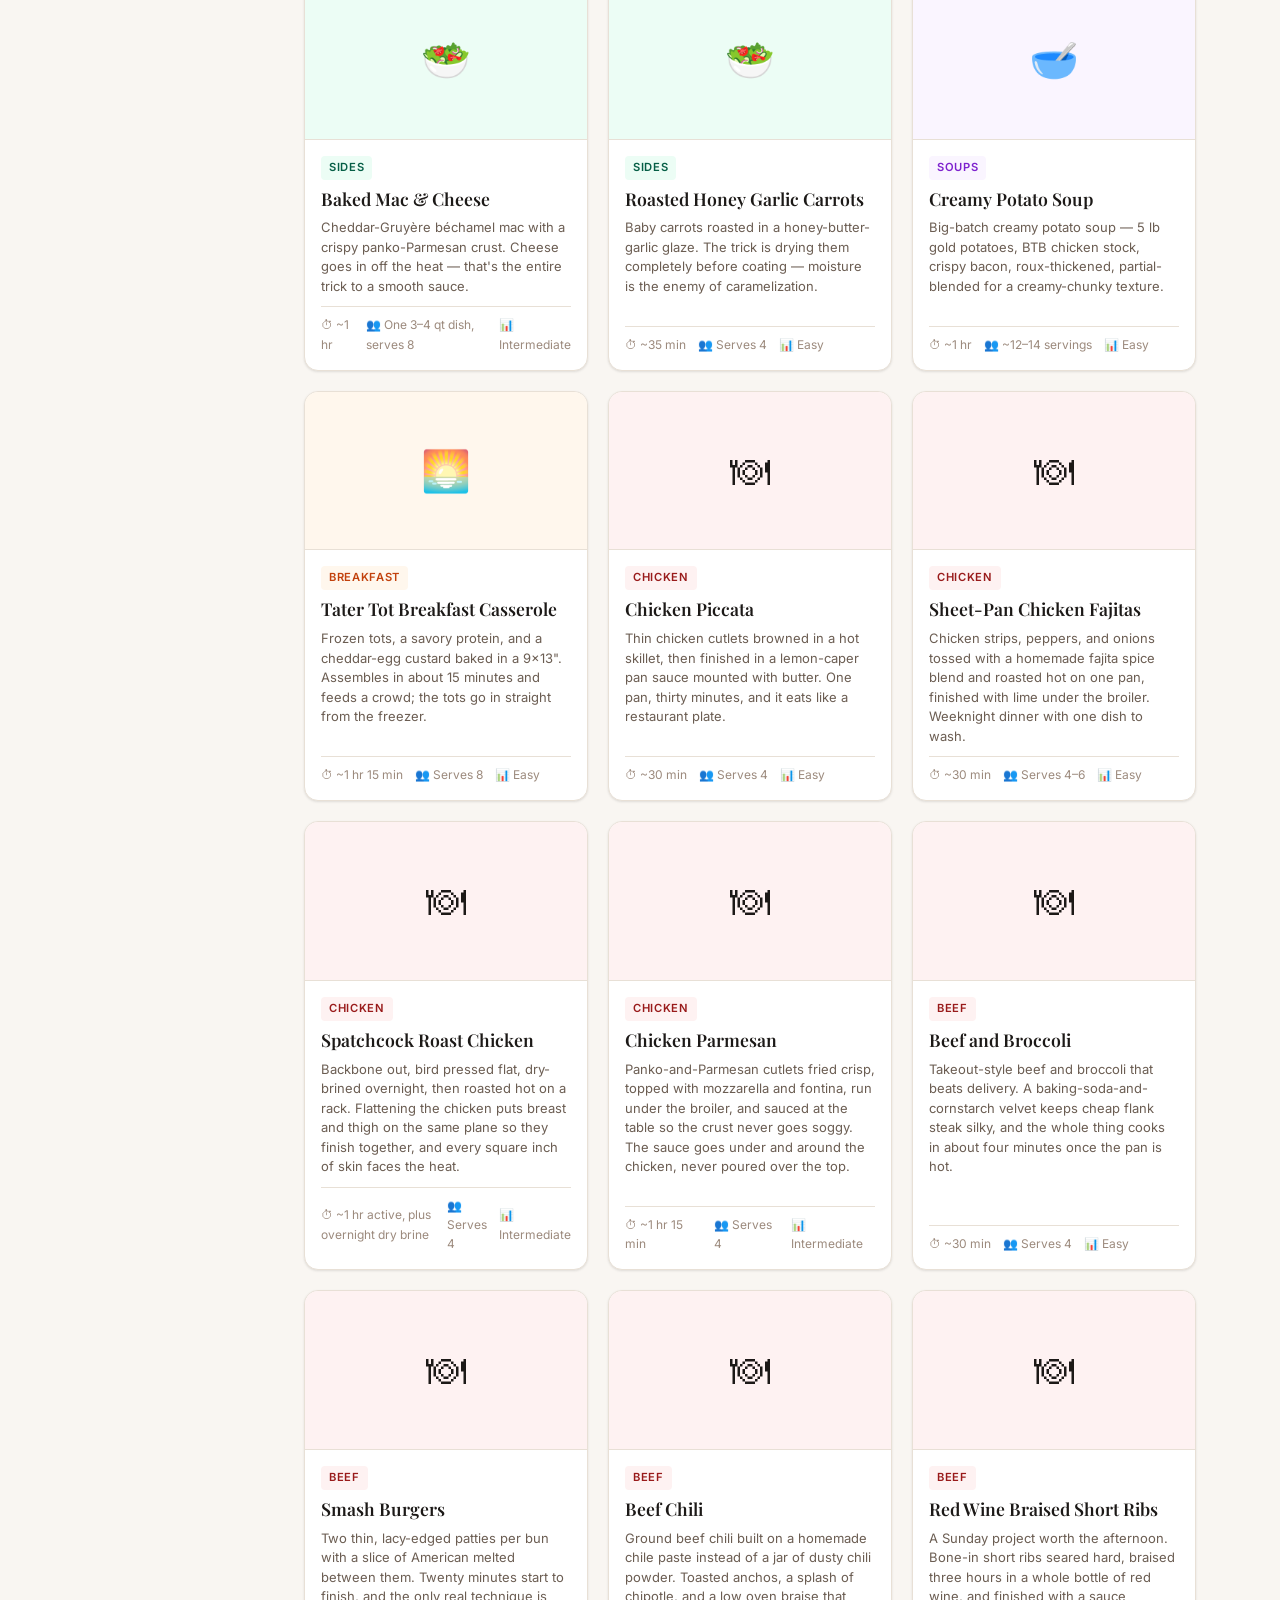
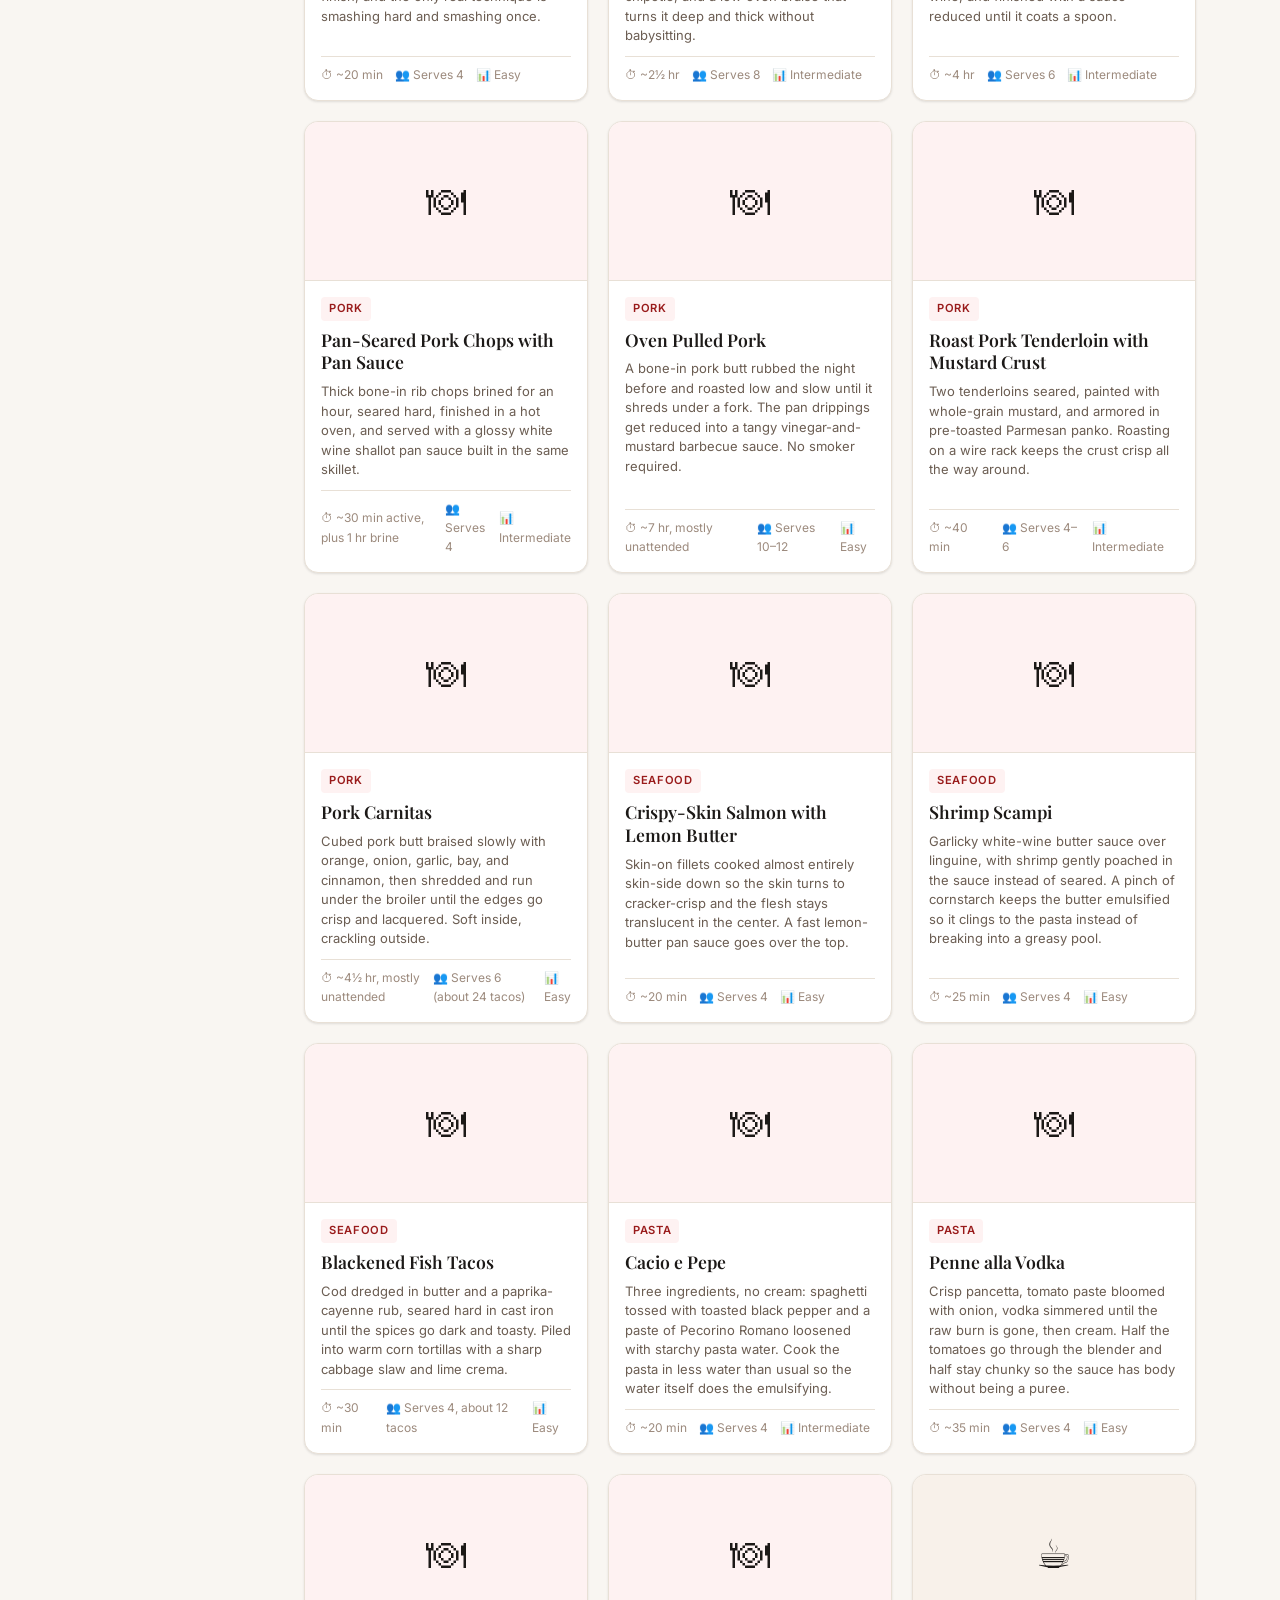
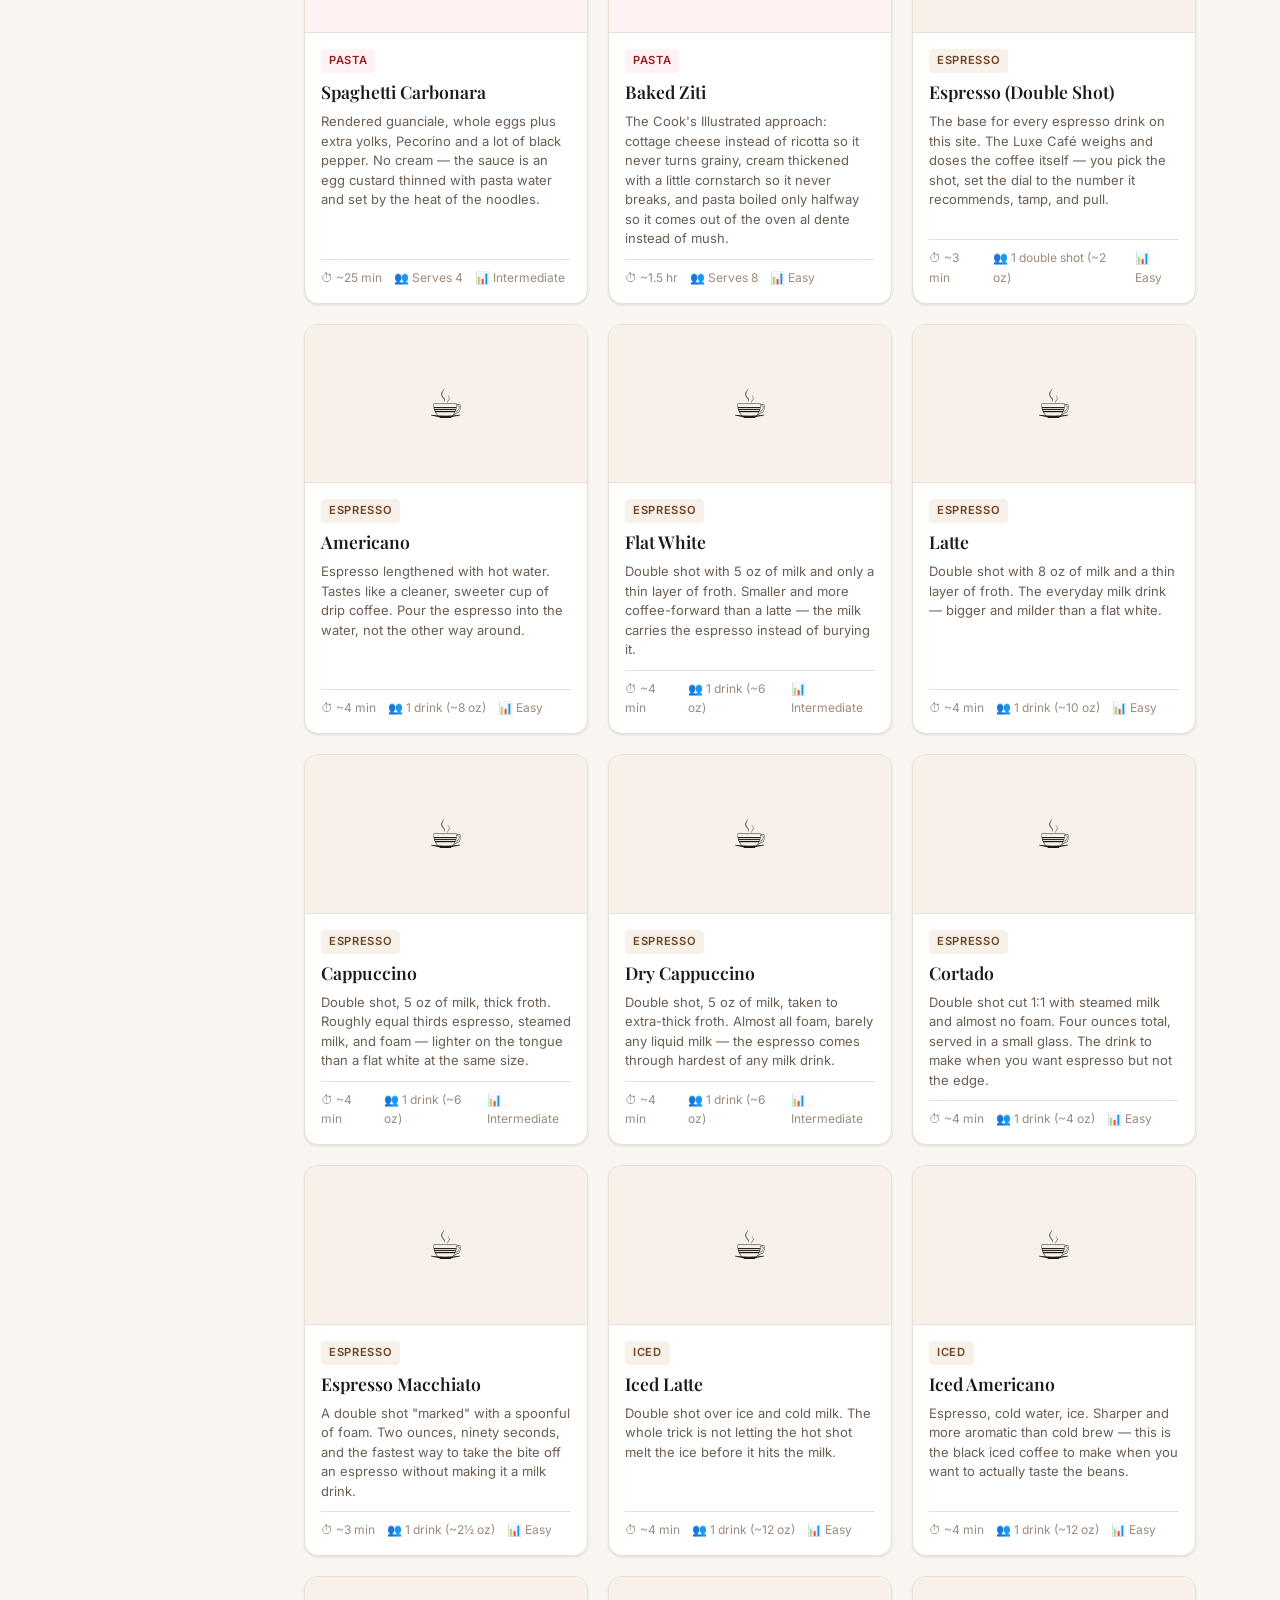
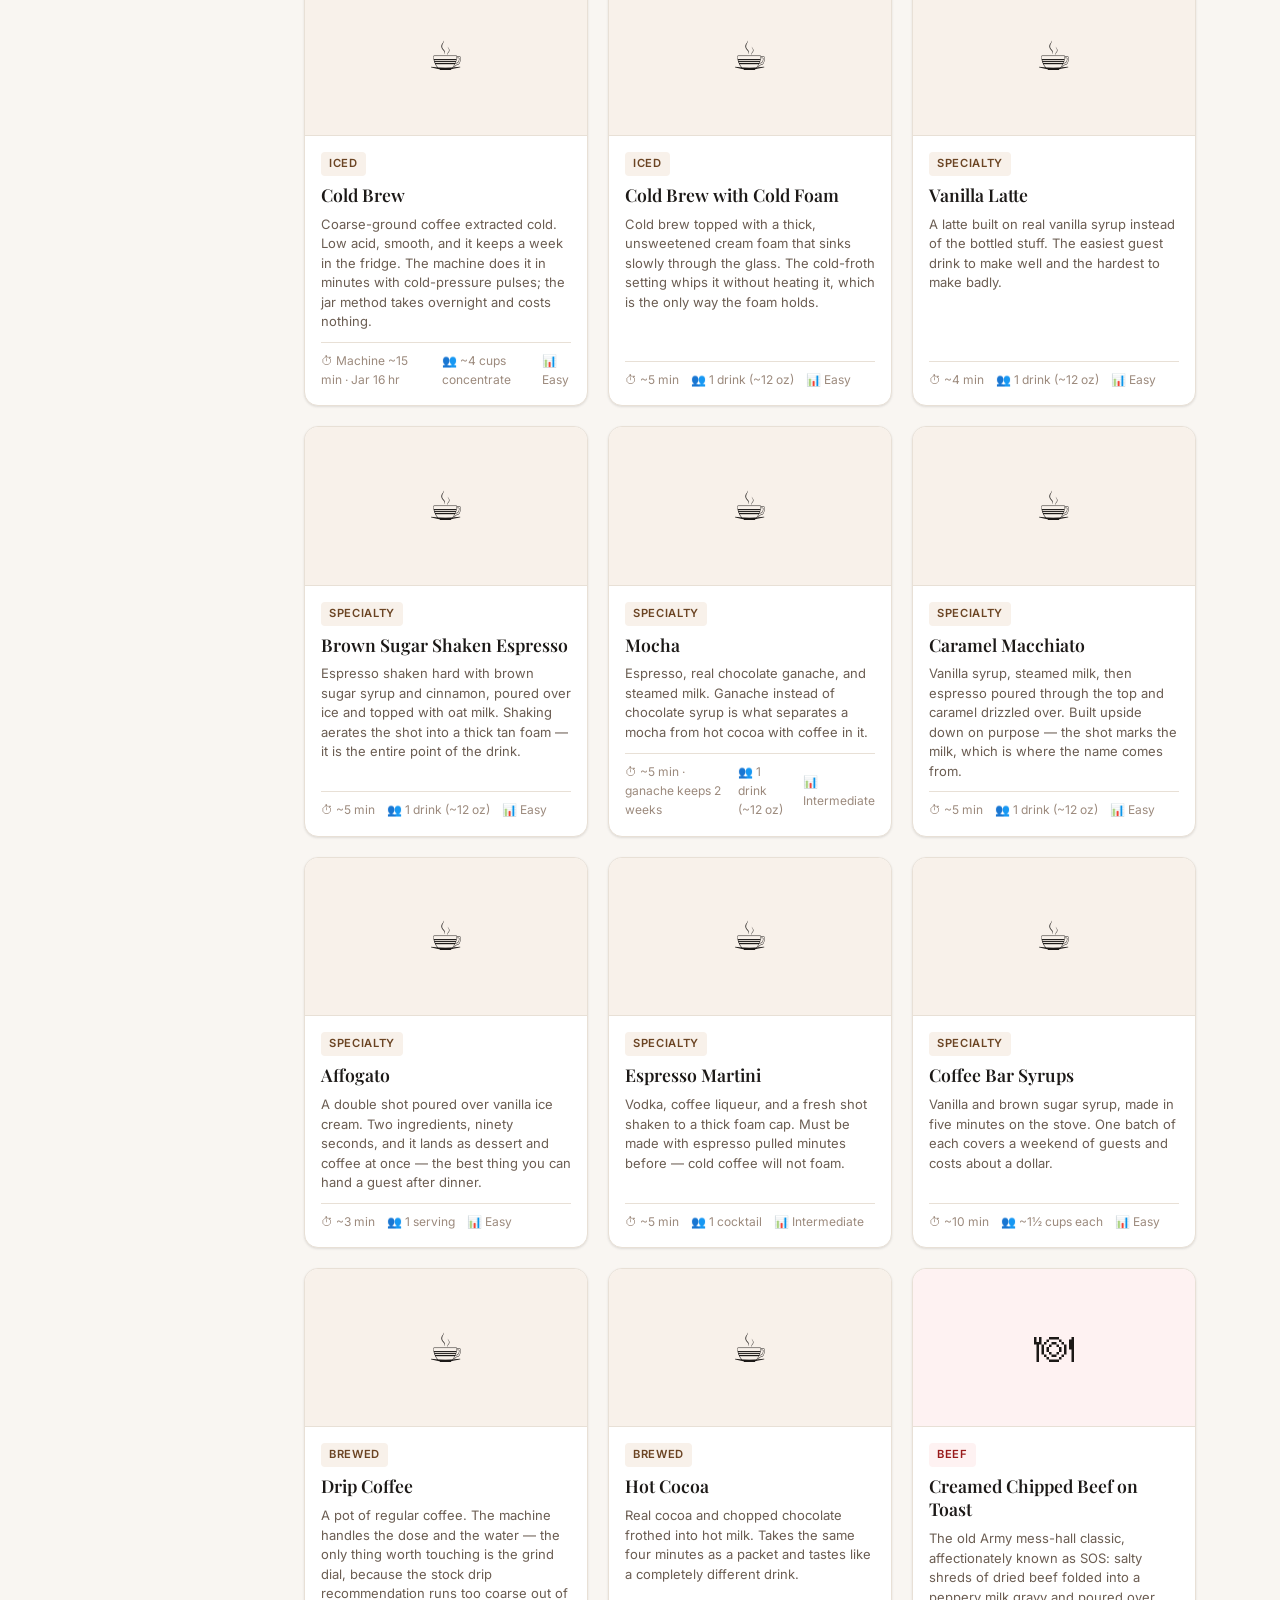
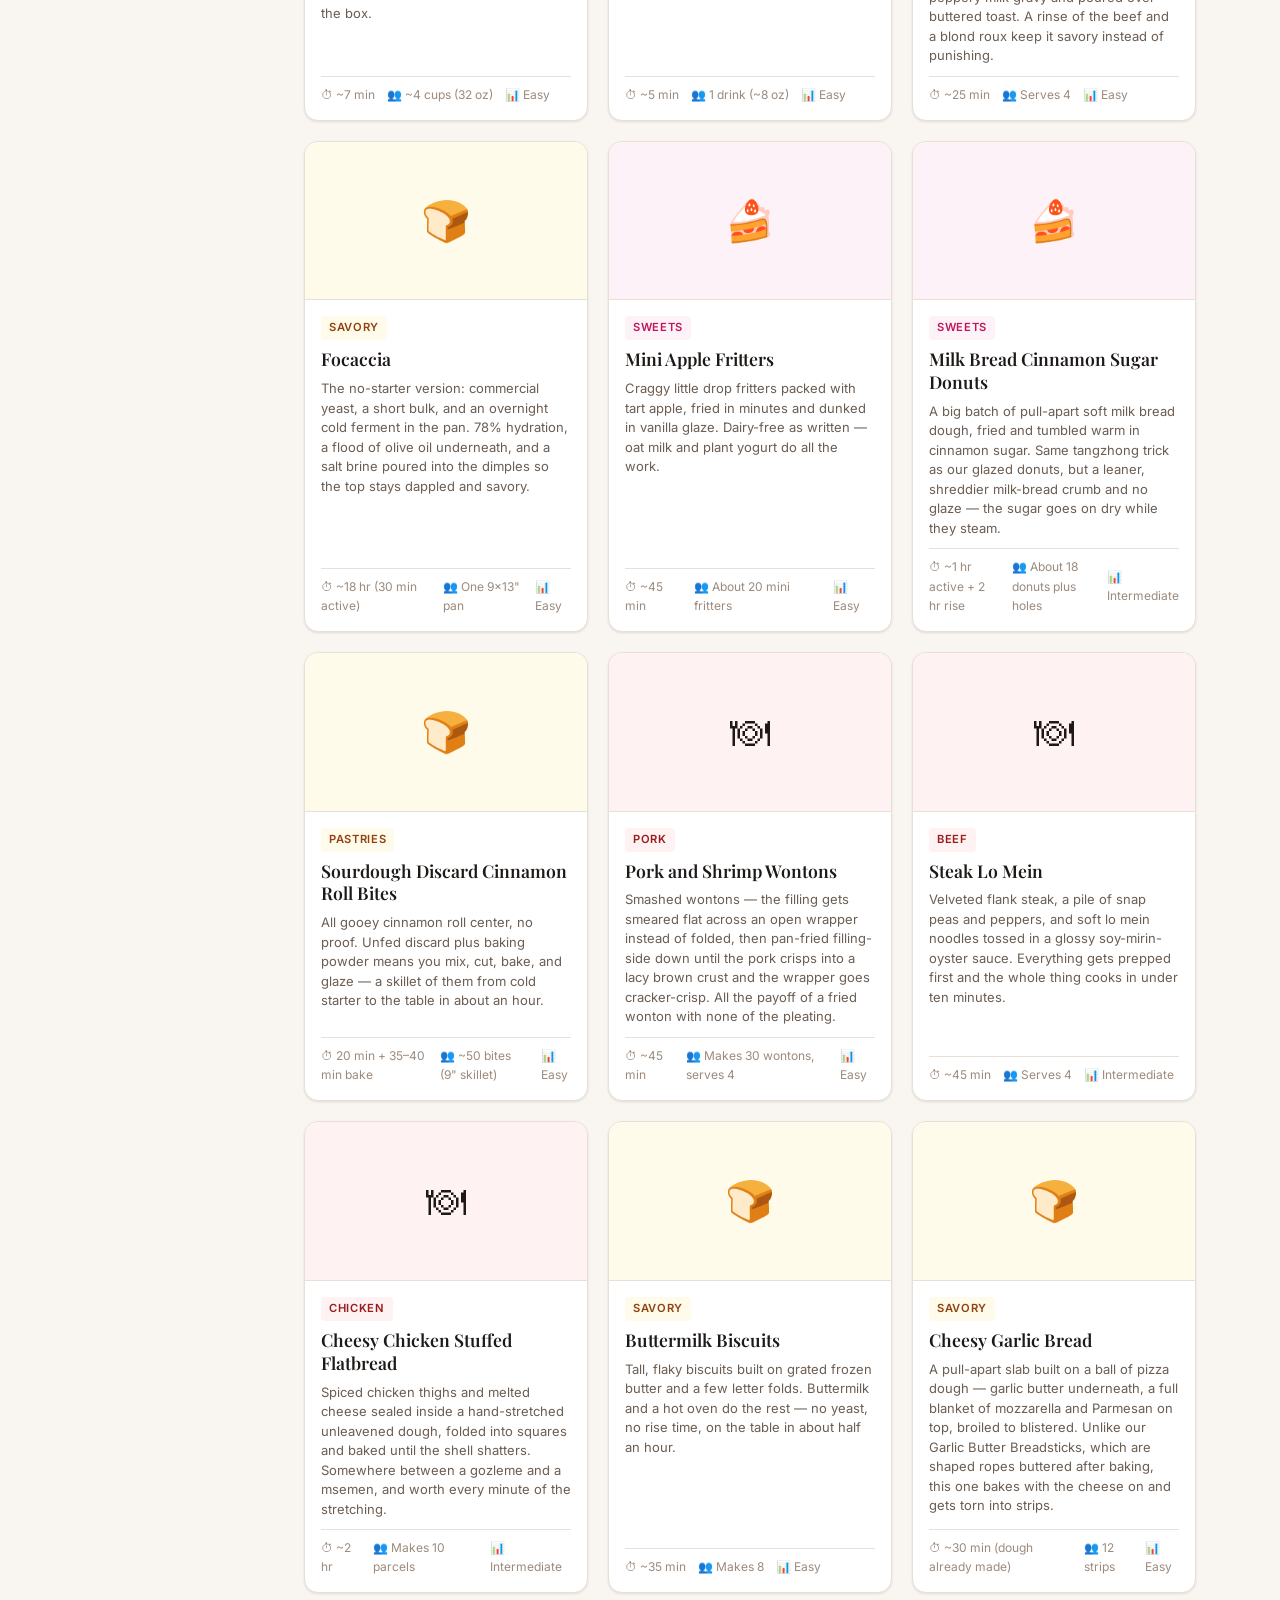
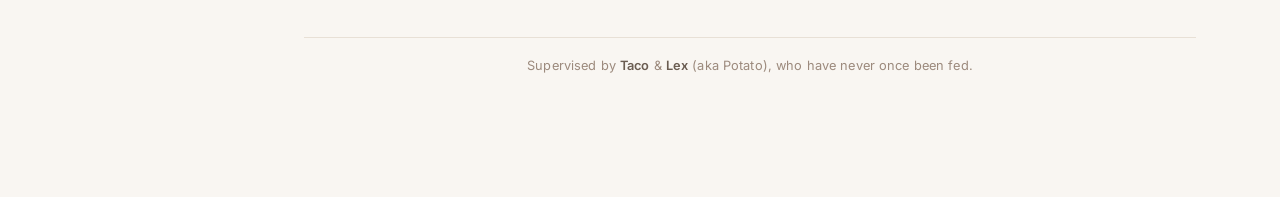
==== commit cbe2c100: "Fix unreachable bottom of long ingredient lists The sticky ingredients column had no height limit, s" ====
--- a/index.html
+++ b/index.html
@@ -309,7 +309,12 @@
     const label = r.subcat ? `${r.subcat}` : r.category;
     return `
     <a class="recipe-card" href="recipe.html?slug=${encodeURIComponent(r.slug)}">
-      <div class="card-thumb" style="background:${cat.bg}">${cat.emoji}</div>
+      <div class="card-thumb" style="background:${cat.bg}">${
+        r.image
+          ? `<img src="${r.image}" alt="${r.title.replace(/"/g, '&quot;')}" loading="lazy" decoding="async"
+                  onerror="this.parentNode.textContent='${cat.emoji}'">`
+          : cat.emoji
+      }</div>
       <div class="card-body">
         <span class="card-cat" style="color:${cat.color};background:${cat.bg}">${label}</span>
         <div class="card-title">${r.title}</div>
--- a/style.css
+++ b/style.css
@@ -360,12 +360,35 @@
 .card-thumb {
   width: 100%;
   aspect-ratio: 16/9;
+  overflow: hidden;
   background: var(--bg);
   display: flex;
   align-items: center;
   justify-content: center;
   font-size: 2.5rem;
   border-bottom: 1px solid var(--border);
+}
+
+.card-thumb img {
+  width: 100%;
+  height: 100%;
+  object-fit: cover;
+}
+
+/* Optional photo above the recipe title. Falls back to nothing if the file is missing. */
+.recipe-hero {
+  width: 100%;
+  aspect-ratio: 16/9;
+  overflow: hidden;
+  border-radius: 8px;
+  border: 1px solid var(--border);
+  margin-bottom: 16px;
+  background: var(--bg);
+}
+.recipe-hero img {
+  width: 100%;
+  height: 100%;
+  object-fit: cover;
 }
 
 .card-body {
@@ -500,7 +523,31 @@
     gap: 40px;
     align-items: start;
   }
-  .ingredients-col { position: sticky; top: 80px; min-width: 0; }
+  /* Sticky, but never taller than the viewport. Without the max-height a long
+     ingredient list sticks with its bottom rows off-screen, and the only way to
+     reach them is to scroll the *method* column all the way down so the sticky
+     element finally releases. Capping the height lets the column scroll on its
+     own instead. */
+  .ingredients-col {
+    position: sticky;
+    top: 80px;
+    max-height: calc(100vh - 96px);
+    overflow-y: auto;
+    overscroll-behavior: contain;
+    min-width: 0;
+    /* Reserve the scrollbar track so the table doesn't shift sideways when the
+       list is long enough to overflow. */
+    scrollbar-gutter: stable;
+  }
+  /* The heading stays put while the list scrolls under it. */
+  .ingredients-col .section-label {
+    position: sticky;
+    top: 0;
+    z-index: 1;
+    background: var(--bg);
+    margin-bottom: 0;
+    padding-bottom: 14px;
+  }
   .steps-col { min-width: 0; }
 }
 
@@ -607,7 +654,7 @@
   margin-bottom: 6px;
   color: var(--text);
 }
-.step-body { font-size: 0.9rem; color: var(--text); line-height: 1.65; }
+.step-body { font-size: 0.9rem; color: var(--text); line-height: 1.65; white-space: pre-line; }
 
 .checkpoint {
   display: flex;
@@ -767,7 +814,12 @@
   .content-area { padding: 0; }
   @media (min-width: 900px) {
     .recipe-body { display: grid; }
-    .ingredients-col { position: static; }
+    .ingredients-col {
+      position: static;
+      max-height: none;
+      overflow: visible;
+    }
+    .ingredients-col .section-label { position: static; }
   }
   .step-num { background: #333 !important; }
 }
